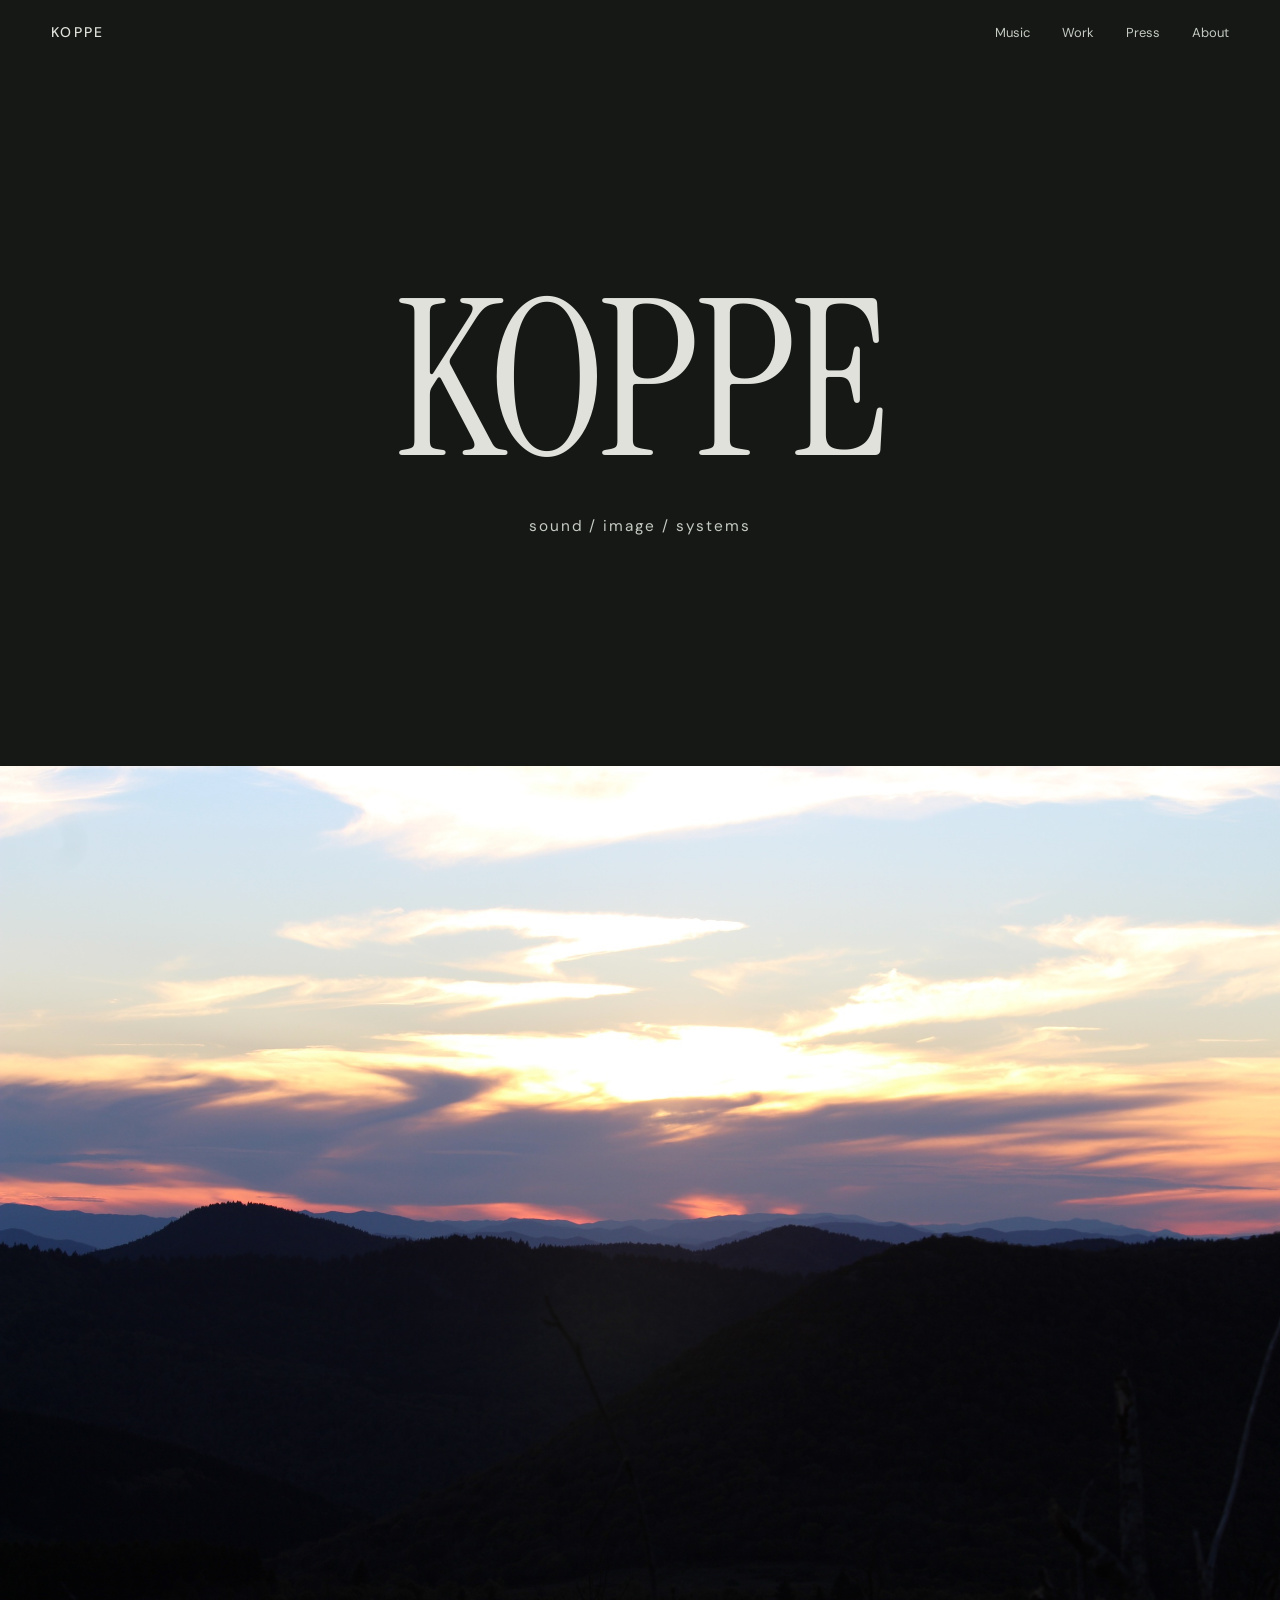
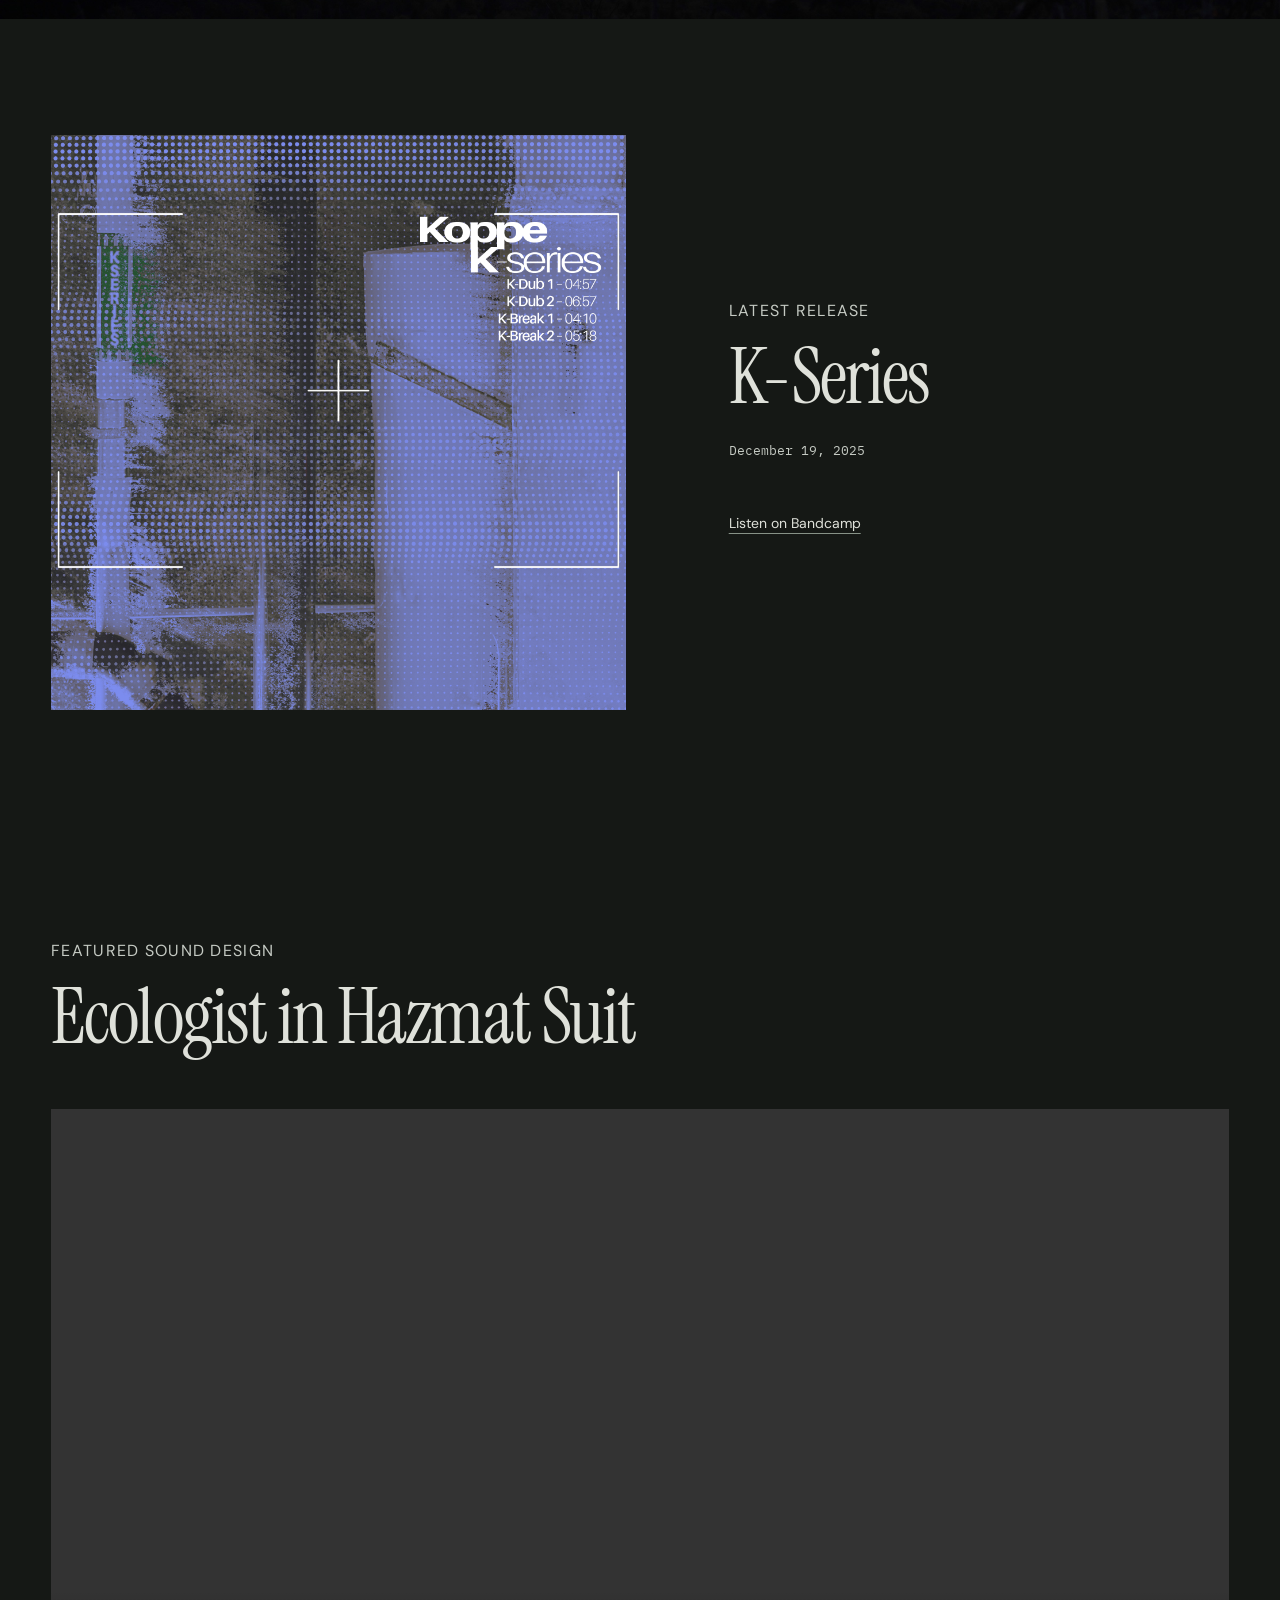
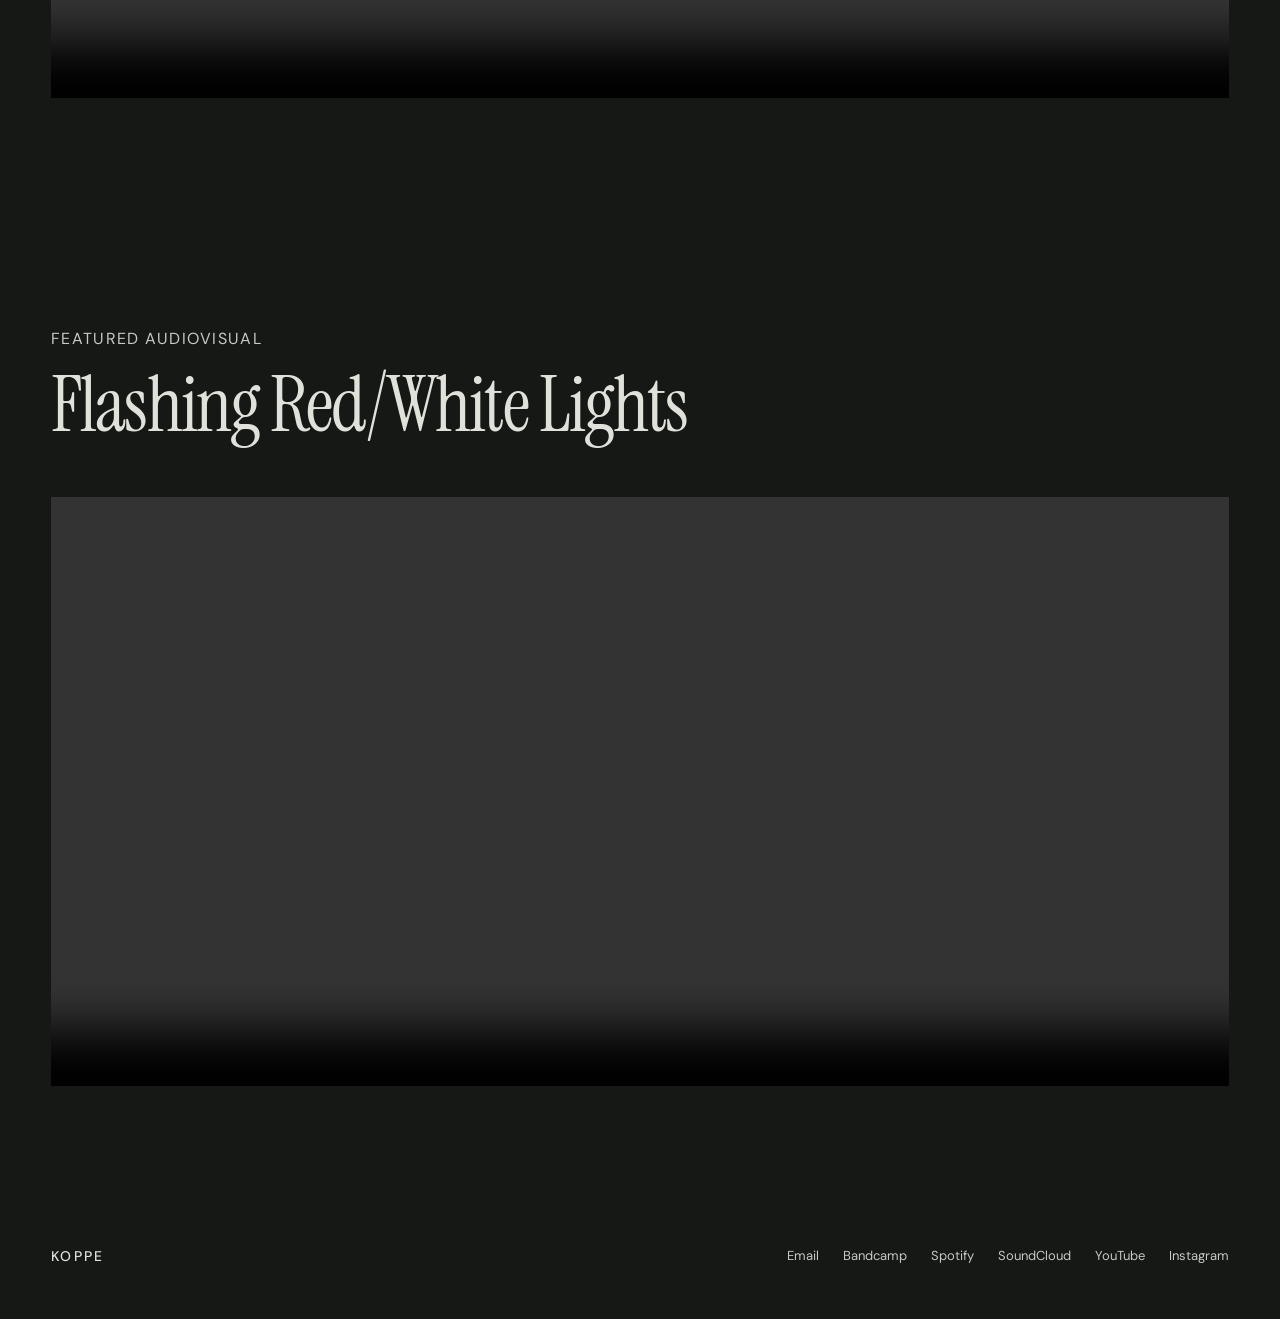
==== index.html @ 9ff7ba75 "Publish Koppe website" ====
<!DOCTYPE html><html lang="en"><head><meta charset="utf-8"><meta name="viewport" content="width=device-width, initial-scale=1"><meta name="generator" content="Astro v7.3.8"><meta name="description" content="Koppe is an electronic musician and sound artist working across music, sound design, audiovisual experimentation, live coding, and audio programming."><title>Koppe — Sound / Image / Systems</title><link rel="preconnect" href="https://fonts.googleapis.com"><link rel="preconnect" href="https://fonts.gstatic.com" crossorigin><link href="https://fonts.googleapis.com/css2?family=DM+Sans:wght@400;500&amp;family=IBM+Plex+Mono:wght@400&amp;family=Instrument+Serif&amp;display=swap" rel="stylesheet"><style>.work-item[data-astro-cid-nen7h5rs]{position:relative}.desktop-nav[data-astro-cid-nen7h5rs] .work-submenu[data-astro-cid-nen7h5rs]{background:var(--deep-peat);flex-direction:column;gap:0;min-width:10rem;padding:.5rem 1rem;display:none;position:absolute;top:100%;left:-1rem}.work-item[data-astro-cid-nen7h5rs]:hover .work-submenu[data-astro-cid-nen7h5rs],.work-item[data-astro-cid-nen7h5rs]:focus-within .work-submenu[data-astro-cid-nen7h5rs]{display:flex}.work-item[data-astro-cid-nen7h5rs].submenu-dismissed .work-submenu[data-astro-cid-nen7h5rs]{display:none}.mobile-menu[data-astro-cid-nen7h5rs] .mobile-work-links[data-astro-cid-nen7h5rs]{gap:0;padding-left:1rem}.site-footer[data-astro-cid-jo6i4kqk]{max-width:88rem;padding:2rem var(--page-gutter) 2.5rem;flex-wrap:wrap;justify-content:space-between;align-items:center;gap:1rem 3rem;margin-inline:auto;display:flex}.footer-wordmark[data-astro-cid-jo6i4kqk]{letter-spacing:.16em;padding-block:.875rem;font-size:.875rem;font-weight:500}nav[data-astro-cid-jo6i4kqk] ul[data-astro-cid-jo6i4kqk]{flex-wrap:wrap;gap:.25rem 1.5rem}nav[data-astro-cid-jo6i4kqk] a[data-astro-cid-jo6i4kqk]{min-height:44px}.visually-hidden[data-astro-cid-jo6i4kqk]{clip-path:inset(50%);white-space:nowrap;border:0;width:1px;height:1px;margin:-1px;padding:0;position:absolute;overflow:hidden}@media (width<=40rem){.site-footer[data-astro-cid-jo6i4kqk]{flex-direction:column;align-items:flex-start;gap:.5rem}}:root{color-scheme:dark;--deep-peat:#151815;--pine-black:#18211d;--cold-lake:#526562;--lichen:#879287;--fog:#c5cac3;--bone:#dfe1da;--muted-earth:#625f51;--font-display:"Instrument Serif", Georgia, serif;--font-body:"DM Sans", sans-serif;--font-mono:"IBM Plex Mono", monospace;--page-gutter:clamp(1.25rem, 4vw, 4rem);--header-height:4rem;font-family:var(--font-body);background:var(--deep-peat);color:var(--bone)}*{box-sizing:border-box}body{margin:0}a{color:inherit;text-decoration:none}a:visited{color:inherit}a:hover{color:var(--lichen)}a:focus-visible,summary:focus-visible{outline:2px solid var(--fog);outline-offset:5px}::selection{background:var(--cold-lake);color:var(--bone)}.skip-link{top:.75rem;left:var(--page-gutter);z-index:20;background:var(--pine-black);padding:.75rem 1rem;position:fixed;transform:translateY(-200%)}.skip-link:focus{transform:translateY(0)}main{scroll-margin-top:var(--header-height)}.site-header{z-index:10;min-height:var(--header-height);padding-inline:var(--page-gutter);background:var(--deep-peat);justify-content:space-between;align-items:center;display:flex;position:sticky;top:0}.wordmark{letter-spacing:.16em;padding-block:.75rem;font-size:.875rem;font-weight:500}nav ul{gap:2rem;margin:0;padding:0;list-style:none;display:flex}nav a{color:var(--fog);padding-block:.875rem;font-size:.8125rem;display:block}.mobile-menu{display:none}.hero{min-height:clamp(32rem,78svh,60rem);padding:6rem var(--page-gutter) 7rem;text-align:center;place-items:center;display:grid}.hero h1{font-family:var(--font-display);letter-spacing:-.025em;margin:0;font-size:clamp(5rem,17vw,17rem);font-weight:400;line-height:.95}.hero p{color:var(--fog);letter-spacing:.12em;margin:2rem 0 0;font-size:clamp(.875rem,1.2vw,1rem)}.landscape{margin:0}.landscape img{width:100%;height:auto;display:block}@media (width<=40rem){:root{--header-height:3.5rem}.desktop-nav{display:none}.mobile-menu{display:block}.mobile-menu summary{cursor:pointer;min-height:44px;color:var(--fog);align-items:center;gap:.75rem;font-size:.8125rem;list-style:none;display:flex}.mobile-menu summary::-webkit-details-marker{display:none}.mobile-menu summary span{font-size:1.125rem}.mobile-menu[open] summary span{transform:rotate(45deg)}.mobile-menu nav{padding:.75rem var(--page-gutter) 1.25rem;background:var(--deep-peat);border-bottom:1px solid #c5cac31a;position:absolute;inset:100% 0 auto}.mobile-menu ul{flex-direction:column;gap:.25rem}.mobile-menu a{min-height:44px}.hero{min-height:72svh;padding-block:6rem}.hero p{letter-spacing:.08em;margin-top:1.5rem}}@media (prefers-reduced-motion:reduce){*,:before,:after{scroll-behavior:auto!important}}
.featured-music[data-astro-cid-67lkt3ow]{max-width:88rem;padding:clamp(4rem, 9vw, 9rem) var(--page-gutter);grid-template-columns:minmax(0,1.15fr) minmax(0,1fr);align-items:center;gap:clamp(3rem,8vw,8rem);margin-inline:auto;display:grid}.release-artwork[data-astro-cid-67lkt3ow]{width:100%;height:auto;display:block}.release-artist[data-astro-cid-67lkt3ow]{color:var(--fog);letter-spacing:.08em;margin:0 0 1rem;font-size:1rem}h2[data-astro-cid-67lkt3ow]{font-family:var(--font-display);letter-spacing:-.025em;margin:0;font-size:clamp(3.5rem,6vw,6rem);font-weight:400;line-height:1.05}.release-date[data-astro-cid-67lkt3ow]{color:var(--fog);font-family:var(--font-mono);margin:1.5rem 0 0;font-size:.8125rem;line-height:1.6}.release-link[data-astro-cid-67lkt3ow]{text-decoration:underline;text-decoration-color:var(--lichen);text-underline-offset:.35em;margin-top:2.5rem;padding-block:.75rem;font-size:.875rem;display:inline-block}@media (width<=40rem){.featured-music[data-astro-cid-67lkt3ow]{grid-template-columns:minmax(0,1fr);gap:2.5rem}}.featured-sound-design[data-astro-cid-uw44jb72]{max-width:88rem;padding:clamp(4rem, 9vw, 9rem) var(--page-gutter);margin-inline:auto}.project-heading[data-astro-cid-uw44jb72]{margin-bottom:clamp(2rem,4vw,4rem)}.section-label[data-astro-cid-uw44jb72]{color:var(--fog);letter-spacing:.08em;margin:0 0 1rem;font-size:1rem}h2[data-astro-cid-uw44jb72]{font-family:var(--font-display);letter-spacing:-.025em;margin:0;font-size:clamp(2.75rem,6vw,6rem);font-weight:400;line-height:1.05}.project-category[data-astro-cid-uw44jb72]{color:var(--fog);font-family:var(--font-mono);margin:1.5rem 0 0;font-size:.8125rem;line-height:1.6}video[data-astro-cid-uw44jb72]{background:var(--pine-black);width:100%;height:auto;display:block}video[data-astro-cid-uw44jb72]:focus-visible{outline:2px solid var(--fog);outline-offset:5px}.featured-audiovisual[data-astro-cid-p2dfagcf]{max-width:88rem;padding:clamp(4rem, 9vw, 9rem) var(--page-gutter);margin-inline:auto}.project-heading[data-astro-cid-p2dfagcf]{margin-bottom:clamp(2rem,4vw,4rem)}.section-label[data-astro-cid-p2dfagcf]{color:var(--fog);letter-spacing:.08em;margin:0 0 1rem;font-size:1rem}h2[data-astro-cid-p2dfagcf]{font-family:var(--font-display);letter-spacing:-.025em;margin:0;font-size:clamp(2.75rem,6vw,6rem);font-weight:400;line-height:1.05}video[data-astro-cid-p2dfagcf]{background:var(--pine-black);width:100%;height:auto;display:block}video[data-astro-cid-p2dfagcf]:focus-visible{outline:2px solid var(--fog);outline-offset:5px}
</style></head><body><a class="skip-link" href="#main">Skip to content</a><header class="site-header" data-astro-cid-nen7h5rs><a class="wordmark" href="/" aria-label="Koppe home" data-astro-cid-nen7h5rs>KOPPE</a><nav class="desktop-nav" aria-label="Main navigation" data-astro-cid-nen7h5rs><ul data-astro-cid-nen7h5rs><li data-astro-cid-nen7h5rs><a href="/music/" data-astro-cid-nen7h5rs>Music</a></li><li class="work-item" data-astro-cid-nen7h5rs><a href="/work" data-astro-cid-nen7h5rs>Work</a><ul class="work-submenu" data-astro-cid-nen7h5rs><li data-astro-cid-nen7h5rs><a href="/work#sound-design" data-astro-cid-nen7h5rs>Sound Design</a></li><li data-astro-cid-nen7h5rs><a href="/work#audiovisual" data-astro-cid-nen7h5rs>Audiovisual</a></li></ul></li><li data-astro-cid-nen7h5rs><a href="/press/" data-astro-cid-nen7h5rs>Press</a></li><li data-astro-cid-nen7h5rs><a href="/about/" data-astro-cid-nen7h5rs>About</a></li></ul></nav><details class="mobile-menu" data-astro-cid-nen7h5rs><summary data-astro-cid-nen7h5rs>Menu <span aria-hidden="true" data-astro-cid-nen7h5rs>+</span></summary><nav aria-label="Main navigation" data-astro-cid-nen7h5rs><ul data-astro-cid-nen7h5rs><li data-astro-cid-nen7h5rs><a href="/music/" data-astro-cid-nen7h5rs>Music</a></li><li data-astro-cid-nen7h5rs><a href="/work" data-astro-cid-nen7h5rs>Work</a><ul class="mobile-work-links" data-astro-cid-nen7h5rs><li data-astro-cid-nen7h5rs><a href="/work#sound-design" data-astro-cid-nen7h5rs>Sound Design</a></li><li data-astro-cid-nen7h5rs><a href="/work#audiovisual" data-astro-cid-nen7h5rs>Audiovisual</a></li></ul></li><li data-astro-cid-nen7h5rs><a href="/press/" data-astro-cid-nen7h5rs>Press</a></li><li data-astro-cid-nen7h5rs><a href="/about/" data-astro-cid-nen7h5rs>About</a></li></ul></nav></details></header><script type="module">var e=document.querySelector(`.mobile-menu`);e?.addEventListener(`keydown`,t=>{t.key===`Escape`&&(e.open=!1,e.querySelector(`summary`)?.focus())});var t=document.querySelector(`.work-item`);t?.addEventListener(`keydown`,e=>{e.key===`Escape`&&(t.querySelector(`a`)?.focus(),t.classList.add(`submenu-dismissed`))}),t?.addEventListener(`mouseenter`,()=>t.classList.remove(`submenu-dismissed`)),t?.addEventListener(`focusin`,()=>t.classList.remove(`submenu-dismissed`));</script><main id="main" tabindex="-1"><section class="hero" aria-labelledby="hero-title"><div><h1 id="hero-title">KOPPE</h1><p>sound / image / systems</p></div></section><figure class="landscape"><img src="/images/homepage-mountains.jpg" srcset="/images/homepage-mountains-960.jpg 960w, /images/homepage-mountains.jpg 2400w" sizes="100vw" width="2400" height="1600" alt="Dark mountain silhouettes and layered ridges beneath a pastel sunset sky." loading="lazy" decoding="async"></figure><section class="featured-music" aria-labelledby="release-title" data-astro-cid-67lkt3ow><img class="release-artwork" src="/images/releases/k-series.jpg" width="2000" height="2000" alt="K-Series cover artwork" loading="lazy" decoding="async" data-astro-cid-67lkt3ow><div class="release-info" data-astro-cid-67lkt3ow><p class="release-artist" data-astro-cid-67lkt3ow>LATEST RELEASE</p><h2 id="release-title" data-astro-cid-67lkt3ow>K-Series</h2><p class="release-date" data-astro-cid-67lkt3ow><time datetime="2025-12-19" data-astro-cid-67lkt3ow>December 19, 2025</time></p><a class="release-link" href="https://spectral-mutation.bandcamp.com/album/k-series" data-astro-cid-67lkt3ow>Listen on Bandcamp</a></div></section><section class="featured-sound-design" aria-labelledby="sound-design-title" data-astro-cid-uw44jb72><div class="project-heading" data-astro-cid-uw44jb72><p class="section-label" data-astro-cid-uw44jb72>FEATURED SOUND DESIGN</p><h2 id="sound-design-title" data-astro-cid-uw44jb72>Ecologist in Hazmat Suit</h2></div><video controls playsinline preload="metadata" aria-label="Ecologist in Hazmat Suit — Sound Design" data-astro-cid-uw44jb72><source src="/videos/soldier-in-haze.mp4" type="video/mp4" data-astro-cid-uw44jb72><a href="/videos/soldier-in-haze.mp4" data-astro-cid-uw44jb72>Watch Ecologist in Hazmat Suit</a></video></section><section class="featured-audiovisual" aria-labelledby="audiovisual-title" data-astro-cid-p2dfagcf><div class="project-heading" data-astro-cid-p2dfagcf><p class="section-label" data-astro-cid-p2dfagcf>FEATURED AUDIOVISUAL</p><h2 id="audiovisual-title" data-astro-cid-p2dfagcf>Flashing Red/White Lights</h2></div><video controls playsinline preload="metadata" aria-label="Flashing Red/White Lights" data-astro-cid-p2dfagcf><source src="/videos/flashing-red-white-lights.mp4" type="video/mp4" data-astro-cid-p2dfagcf><a href="/videos/flashing-red-white-lights.mp4" data-astro-cid-p2dfagcf>Watch Flashing Red/White Lights</a></video></section></main><footer class="site-footer" data-astro-cid-jo6i4kqk><a class="footer-wordmark" href="/" aria-label="Koppe home" data-astro-cid-jo6i4kqk>KOPPE</a><nav aria-label="Contact and artist profiles" data-astro-cid-jo6i4kqk><ul data-astro-cid-jo6i4kqk><li data-astro-cid-jo6i4kqk><a href="mailto:koppelannd@gmail.com" data-astro-cid-jo6i4kqk>Email</a></li><li data-astro-cid-jo6i4kqk><a href="https://koppe-electronics.bandcamp.com" target="_blank" rel="noopener noreferrer" data-astro-cid-jo6i4kqk>Bandcamp<span class="visually-hidden" data-astro-cid-jo6i4kqk> (opens in a new tab)</span></a></li><li data-astro-cid-jo6i4kqk><a href="https://open.spotify.com/artist/2EowWQXM9nYbIZPmDAREkE" target="_blank" rel="noopener noreferrer" data-astro-cid-jo6i4kqk>Spotify<span class="visually-hidden" data-astro-cid-jo6i4kqk> (opens in a new tab)</span></a></li><li data-astro-cid-jo6i4kqk><a href="https://soundcloud.com/koppe_electronics" target="_blank" rel="noopener noreferrer" data-astro-cid-jo6i4kqk>SoundCloud<span class="visually-hidden" data-astro-cid-jo6i4kqk> (opens in a new tab)</span></a></li><li data-astro-cid-jo6i4kqk><a href="https://www.youtube.com/@Koppe_Electronics" target="_blank" rel="noopener noreferrer" data-astro-cid-jo6i4kqk>YouTube<span class="visually-hidden" data-astro-cid-jo6i4kqk> (opens in a new tab)</span></a></li><li data-astro-cid-jo6i4kqk><a href="https://www.instagram.com/koppe_electronics/" target="_blank" rel="noopener noreferrer" data-astro-cid-jo6i4kqk>Instagram<span class="visually-hidden" data-astro-cid-jo6i4kqk> (opens in a new tab)</span></a></li></ul></nav></footer></body></html>
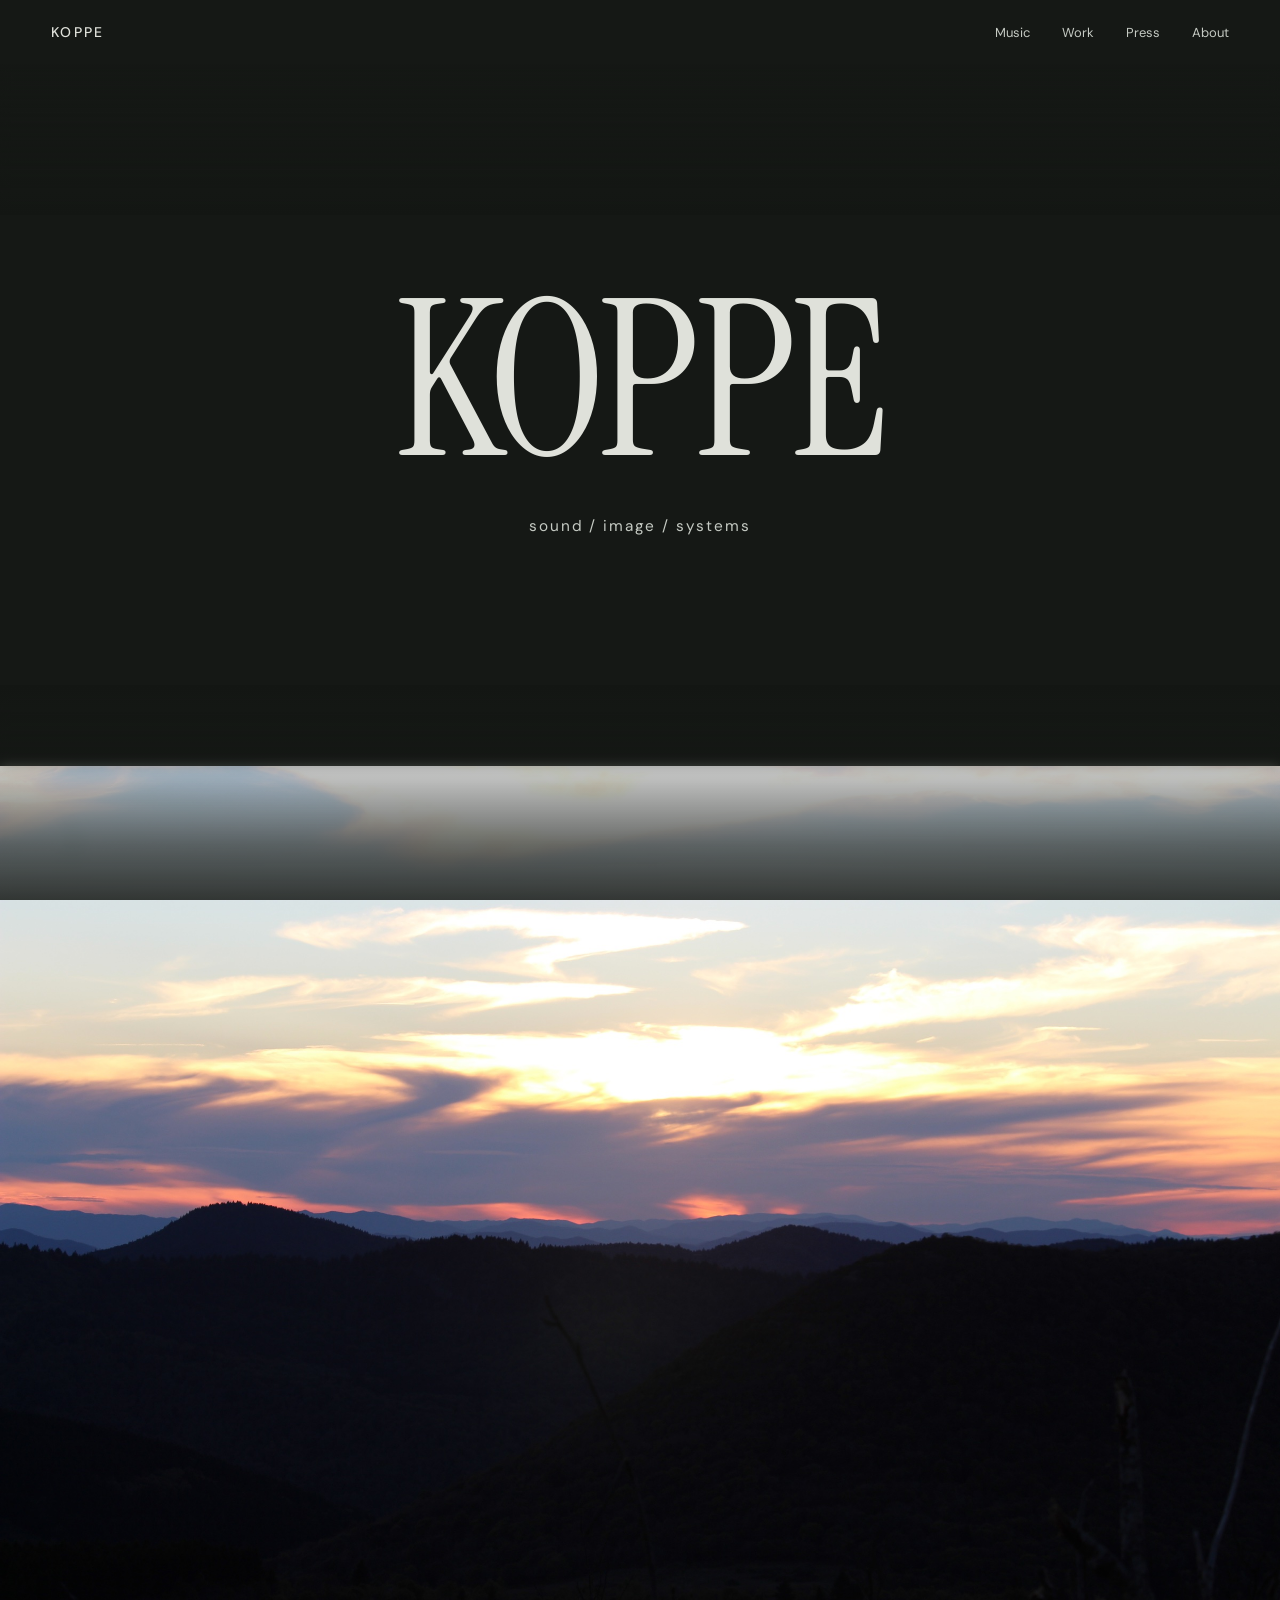
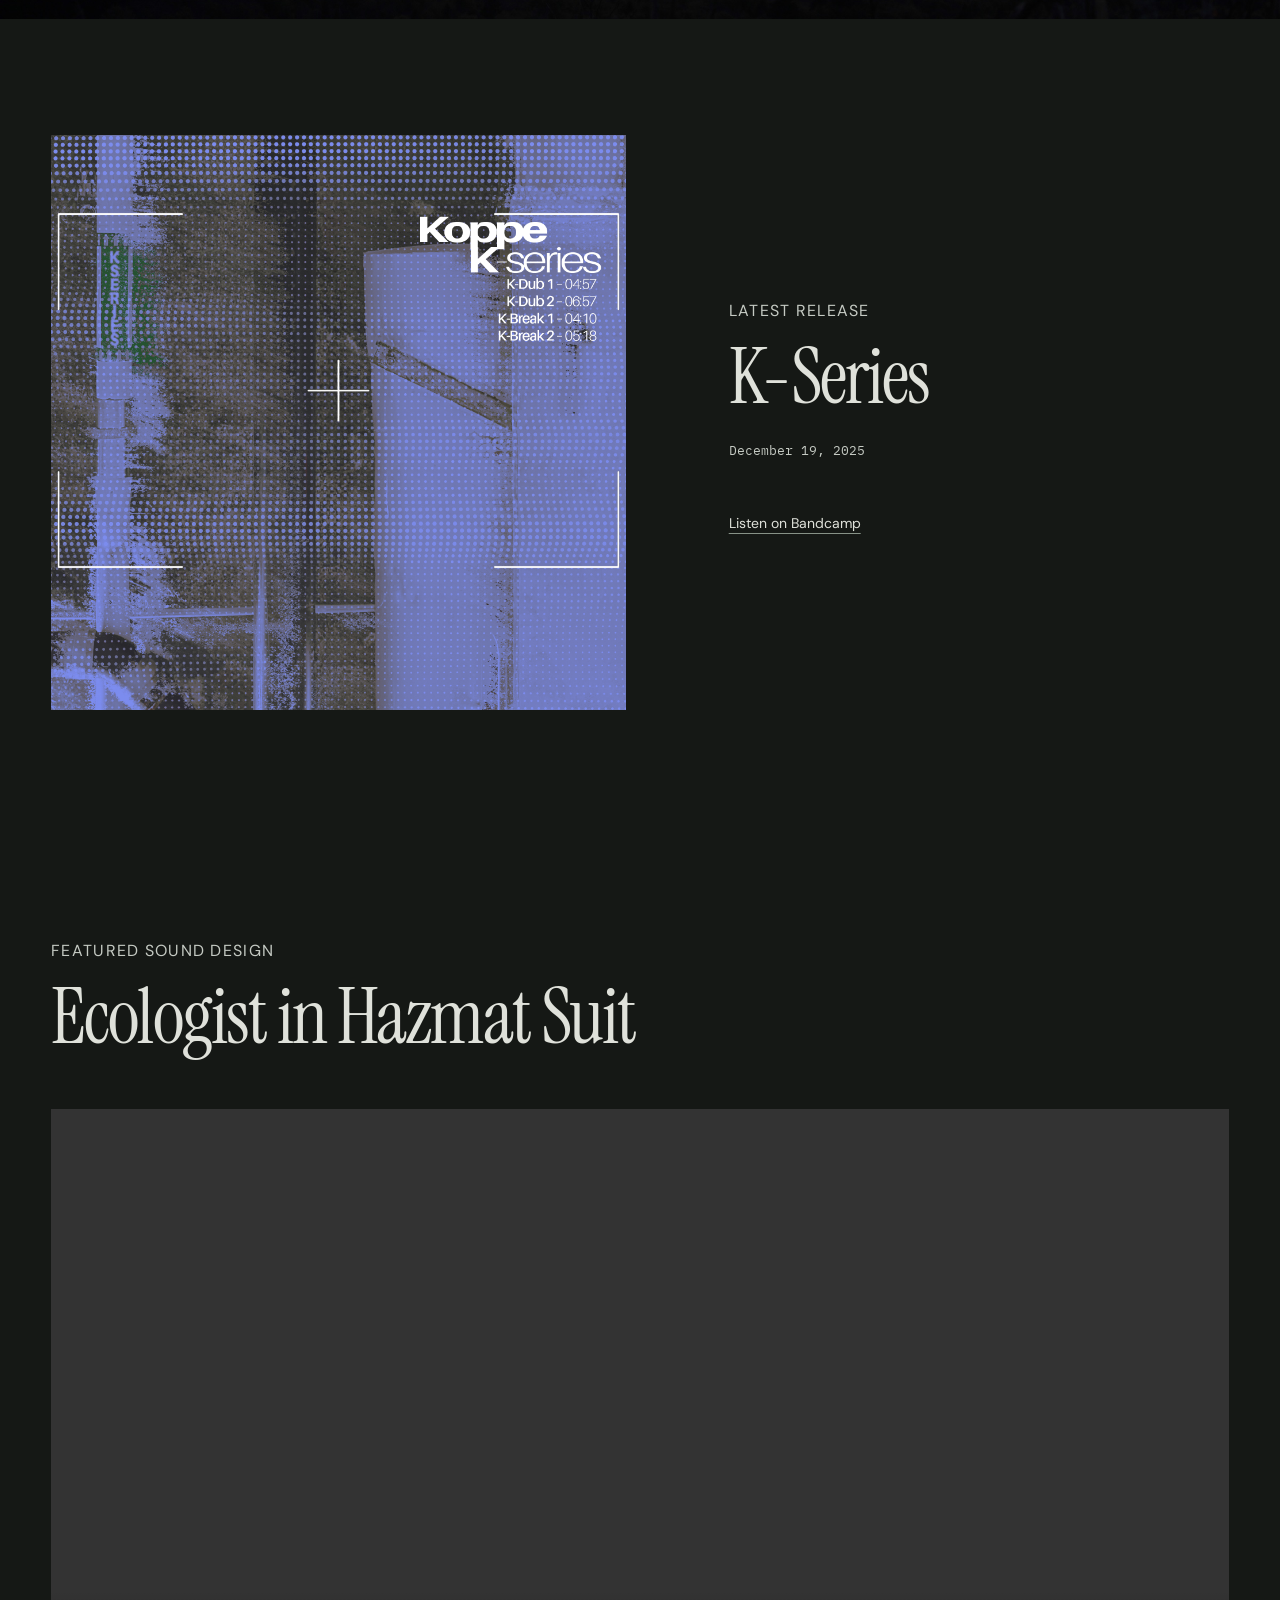
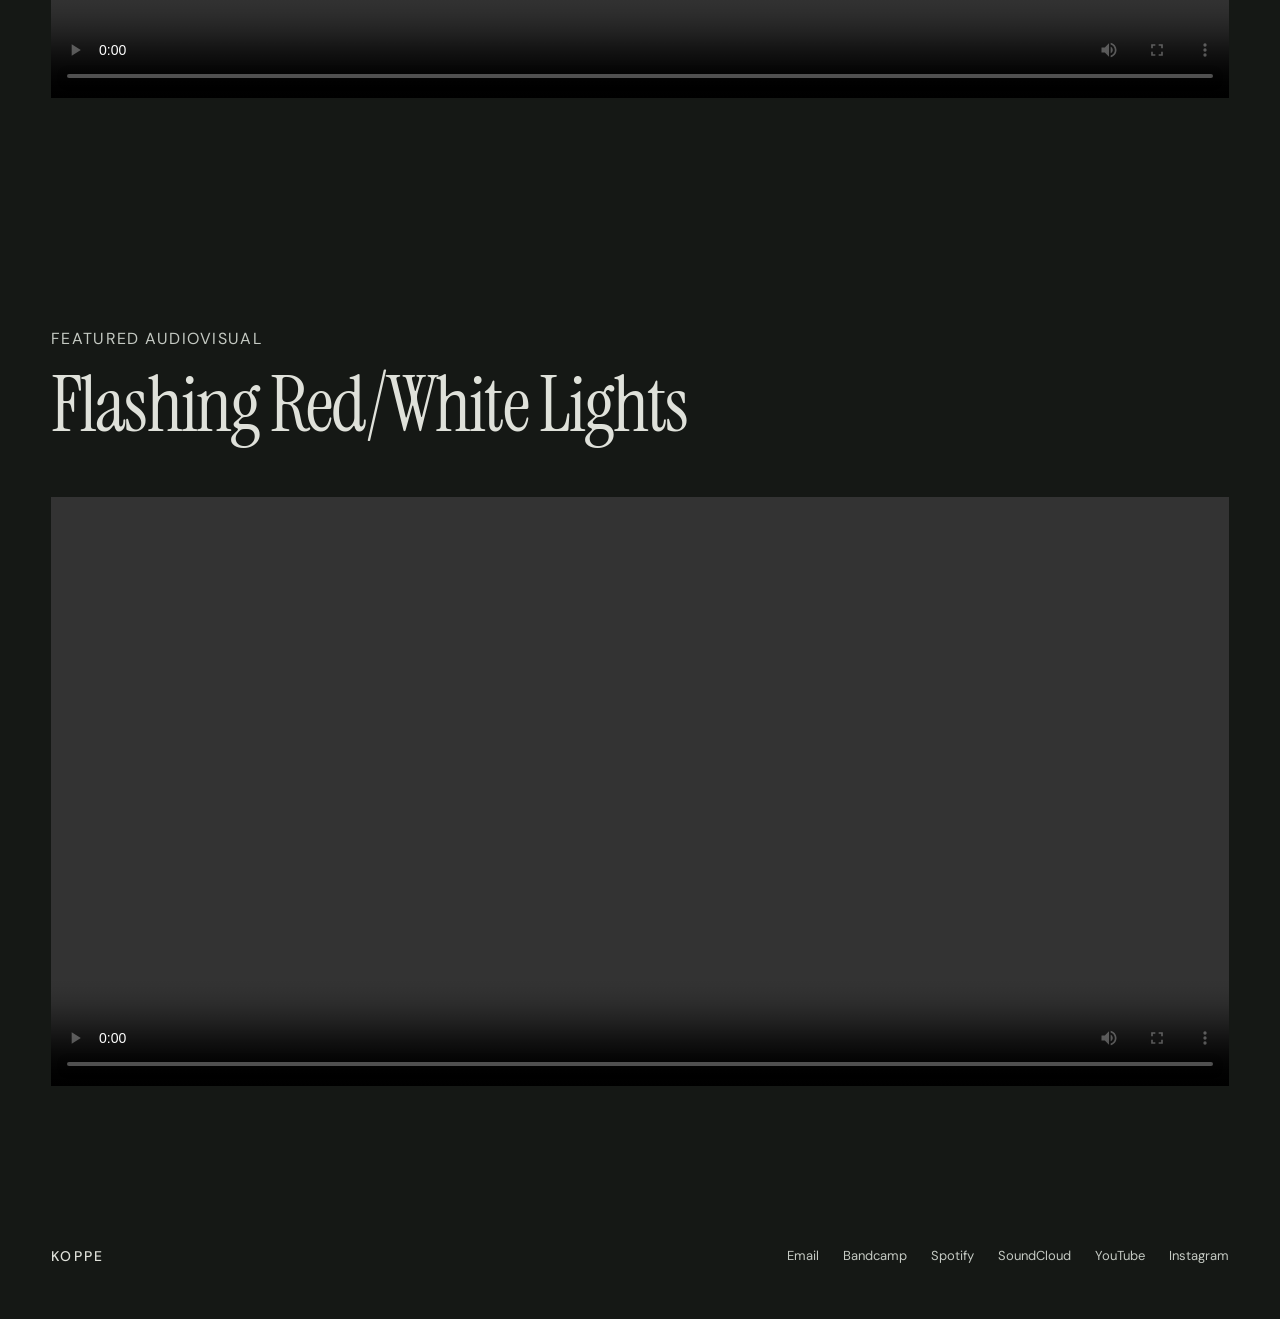
==== commit 280d2b1b: "Update Koppe website" ====
--- a/index.html
+++ b/index.html
@@ -1,3 +1,2 @@
-<!DOCTYPE html><html lang="en"><head><meta charset="utf-8"><meta name="viewport" content="width=device-width, initial-scale=1"><meta name="generator" content="Astro v7.3.8"><meta name="description" content="Koppe is an electronic musician and sound artist working across music, sound design, audiovisual experimentation, live coding, and audio programming."><title>Koppe — Sound / Image / Systems</title><link rel="preconnect" href="https://fonts.googleapis.com"><link rel="preconnect" href="https://fonts.gstatic.com" crossorigin><link href="https://fonts.googleapis.com/css2?family=DM+Sans:wght@400;500&amp;family=IBM+Plex+Mono:wght@400&amp;family=Instrument+Serif&amp;display=swap" rel="stylesheet"><style>.work-item[data-astro-cid-nen7h5rs]{position:relative}.desktop-nav[data-astro-cid-nen7h5rs] .work-submenu[data-astro-cid-nen7h5rs]{background:var(--deep-peat);flex-direction:column;gap:0;min-width:10rem;padding:.5rem 1rem;display:none;position:absolute;top:100%;left:-1rem}.work-item[data-astro-cid-nen7h5rs]:hover .work-submenu[data-astro-cid-nen7h5rs],.work-item[data-astro-cid-nen7h5rs]:focus-within .work-submenu[data-astro-cid-nen7h5rs]{display:flex}.work-item[data-astro-cid-nen7h5rs].submenu-dismissed .work-submenu[data-astro-cid-nen7h5rs]{display:none}.mobile-menu[data-astro-cid-nen7h5rs] .mobile-work-links[data-astro-cid-nen7h5rs]{gap:0;padding-left:1rem}.site-footer[data-astro-cid-jo6i4kqk]{max-width:88rem;padding:2rem var(--page-gutter) 2.5rem;flex-wrap:wrap;justify-content:space-between;align-items:center;gap:1rem 3rem;margin-inline:auto;display:flex}.footer-wordmark[data-astro-cid-jo6i4kqk]{letter-spacing:.16em;padding-block:.875rem;font-size:.875rem;font-weight:500}nav[data-astro-cid-jo6i4kqk] ul[data-astro-cid-jo6i4kqk]{flex-wrap:wrap;gap:.25rem 1.5rem}nav[data-astro-cid-jo6i4kqk] a[data-astro-cid-jo6i4kqk]{min-height:44px}.visually-hidden[data-astro-cid-jo6i4kqk]{clip-path:inset(50%);white-space:nowrap;border:0;width:1px;height:1px;margin:-1px;padding:0;position:absolute;overflow:hidden}@media (width<=40rem){.site-footer[data-astro-cid-jo6i4kqk]{flex-direction:column;align-items:flex-start;gap:.5rem}}:root{color-scheme:dark;--deep-peat:#151815;--pine-black:#18211d;--cold-lake:#526562;--lichen:#879287;--fog:#c5cac3;--bone:#dfe1da;--muted-earth:#625f51;--font-display:"Instrument Serif", Georgia, serif;--font-body:"DM Sans", sans-serif;--font-mono:"IBM Plex Mono", monospace;--page-gutter:clamp(1.25rem, 4vw, 4rem);--header-height:4rem;font-family:var(--font-body);background:var(--deep-peat);color:var(--bone)}*{box-sizing:border-box}body{margin:0}a{color:inherit;text-decoration:none}a:visited{color:inherit}a:hover{color:var(--lichen)}a:focus-visible,summary:focus-visible{outline:2px solid var(--fog);outline-offset:5px}::selection{background:var(--cold-lake);color:var(--bone)}.skip-link{top:.75rem;left:var(--page-gutter);z-index:20;background:var(--pine-black);padding:.75rem 1rem;position:fixed;transform:translateY(-200%)}.skip-link:focus{transform:translateY(0)}main{scroll-margin-top:var(--header-height)}.site-header{z-index:10;min-height:var(--header-height);padding-inline:var(--page-gutter);background:var(--deep-peat);justify-content:space-between;align-items:center;display:flex;position:sticky;top:0}.wordmark{letter-spacing:.16em;padding-block:.75rem;font-size:.875rem;font-weight:500}nav ul{gap:2rem;margin:0;padding:0;list-style:none;display:flex}nav a{color:var(--fog);padding-block:.875rem;font-size:.8125rem;display:block}.mobile-menu{display:none}.hero{min-height:clamp(32rem,78svh,60rem);padding:6rem var(--page-gutter) 7rem;text-align:center;place-items:center;display:grid}.hero h1{font-family:var(--font-display);letter-spacing:-.025em;margin:0;font-size:clamp(5rem,17vw,17rem);font-weight:400;line-height:.95}.hero p{color:var(--fog);letter-spacing:.12em;margin:2rem 0 0;font-size:clamp(.875rem,1.2vw,1rem)}.landscape{margin:0}.landscape img{width:100%;height:auto;display:block}@media (width<=40rem){:root{--header-height:3.5rem}.desktop-nav{display:none}.mobile-menu{display:block}.mobile-menu summary{cursor:pointer;min-height:44px;color:var(--fog);align-items:center;gap:.75rem;font-size:.8125rem;list-style:none;display:flex}.mobile-menu summary::-webkit-details-marker{display:none}.mobile-menu summary span{font-size:1.125rem}.mobile-menu[open] summary span{transform:rotate(45deg)}.mobile-menu nav{padding:.75rem var(--page-gutter) 1.25rem;background:var(--deep-peat);border-bottom:1px solid #c5cac31a;position:absolute;inset:100% 0 auto}.mobile-menu ul{flex-direction:column;gap:.25rem}.mobile-menu a{min-height:44px}.hero{min-height:72svh;padding-block:6rem}.hero p{letter-spacing:.08em;margin-top:1.5rem}}@media (prefers-reduced-motion:reduce){*,:before,:after{scroll-behavior:auto!important}}
-.featured-music[data-astro-cid-67lkt3ow]{max-width:88rem;padding:clamp(4rem, 9vw, 9rem) var(--page-gutter);grid-template-columns:minmax(0,1.15fr) minmax(0,1fr);align-items:center;gap:clamp(3rem,8vw,8rem);margin-inline:auto;display:grid}.release-artwork[data-astro-cid-67lkt3ow]{width:100%;height:auto;display:block}.release-artist[data-astro-cid-67lkt3ow]{color:var(--fog);letter-spacing:.08em;margin:0 0 1rem;font-size:1rem}h2[data-astro-cid-67lkt3ow]{font-family:var(--font-display);letter-spacing:-.025em;margin:0;font-size:clamp(3.5rem,6vw,6rem);font-weight:400;line-height:1.05}.release-date[data-astro-cid-67lkt3ow]{color:var(--fog);font-family:var(--font-mono);margin:1.5rem 0 0;font-size:.8125rem;line-height:1.6}.release-link[data-astro-cid-67lkt3ow]{text-decoration:underline;text-decoration-color:var(--lichen);text-underline-offset:.35em;margin-top:2.5rem;padding-block:.75rem;font-size:.875rem;display:inline-block}@media (width<=40rem){.featured-music[data-astro-cid-67lkt3ow]{grid-template-columns:minmax(0,1fr);gap:2.5rem}}.featured-sound-design[data-astro-cid-uw44jb72]{max-width:88rem;padding:clamp(4rem, 9vw, 9rem) var(--page-gutter);margin-inline:auto}.project-heading[data-astro-cid-uw44jb72]{margin-bottom:clamp(2rem,4vw,4rem)}.section-label[data-astro-cid-uw44jb72]{color:var(--fog);letter-spacing:.08em;margin:0 0 1rem;font-size:1rem}h2[data-astro-cid-uw44jb72]{font-family:var(--font-display);letter-spacing:-.025em;margin:0;font-size:clamp(2.75rem,6vw,6rem);font-weight:400;line-height:1.05}.project-category[data-astro-cid-uw44jb72]{color:var(--fog);font-family:var(--font-mono);margin:1.5rem 0 0;font-size:.8125rem;line-height:1.6}video[data-astro-cid-uw44jb72]{background:var(--pine-black);width:100%;height:auto;display:block}video[data-astro-cid-uw44jb72]:focus-visible{outline:2px solid var(--fog);outline-offset:5px}.featured-audiovisual[data-astro-cid-p2dfagcf]{max-width:88rem;padding:clamp(4rem, 9vw, 9rem) var(--page-gutter);margin-inline:auto}.project-heading[data-astro-cid-p2dfagcf]{margin-bottom:clamp(2rem,4vw,4rem)}.section-label[data-astro-cid-p2dfagcf]{color:var(--fog);letter-spacing:.08em;margin:0 0 1rem;font-size:1rem}h2[data-astro-cid-p2dfagcf]{font-family:var(--font-display);letter-spacing:-.025em;margin:0;font-size:clamp(2.75rem,6vw,6rem);font-weight:400;line-height:1.05}video[data-astro-cid-p2dfagcf]{background:var(--pine-black);width:100%;height:auto;display:block}video[data-astro-cid-p2dfagcf]:focus-visible{outline:2px solid var(--fog);outline-offset:5px}
-</style></head><body><a class="skip-link" href="#main">Skip to content</a><header class="site-header" data-astro-cid-nen7h5rs><a class="wordmark" href="/" aria-label="Koppe home" data-astro-cid-nen7h5rs>KOPPE</a><nav class="desktop-nav" aria-label="Main navigation" data-astro-cid-nen7h5rs><ul data-astro-cid-nen7h5rs><li data-astro-cid-nen7h5rs><a href="/music/" data-astro-cid-nen7h5rs>Music</a></li><li class="work-item" data-astro-cid-nen7h5rs><a href="/work" data-astro-cid-nen7h5rs>Work</a><ul class="work-submenu" data-astro-cid-nen7h5rs><li data-astro-cid-nen7h5rs><a href="/work#sound-design" data-astro-cid-nen7h5rs>Sound Design</a></li><li data-astro-cid-nen7h5rs><a href="/work#audiovisual" data-astro-cid-nen7h5rs>Audiovisual</a></li></ul></li><li data-astro-cid-nen7h5rs><a href="/press/" data-astro-cid-nen7h5rs>Press</a></li><li data-astro-cid-nen7h5rs><a href="/about/" data-astro-cid-nen7h5rs>About</a></li></ul></nav><details class="mobile-menu" data-astro-cid-nen7h5rs><summary data-astro-cid-nen7h5rs>Menu <span aria-hidden="true" data-astro-cid-nen7h5rs>+</span></summary><nav aria-label="Main navigation" data-astro-cid-nen7h5rs><ul data-astro-cid-nen7h5rs><li data-astro-cid-nen7h5rs><a href="/music/" data-astro-cid-nen7h5rs>Music</a></li><li data-astro-cid-nen7h5rs><a href="/work" data-astro-cid-nen7h5rs>Work</a><ul class="mobile-work-links" data-astro-cid-nen7h5rs><li data-astro-cid-nen7h5rs><a href="/work#sound-design" data-astro-cid-nen7h5rs>Sound Design</a></li><li data-astro-cid-nen7h5rs><a href="/work#audiovisual" data-astro-cid-nen7h5rs>Audiovisual</a></li></ul></li><li data-astro-cid-nen7h5rs><a href="/press/" data-astro-cid-nen7h5rs>Press</a></li><li data-astro-cid-nen7h5rs><a href="/about/" data-astro-cid-nen7h5rs>About</a></li></ul></nav></details></header><script type="module">var e=document.querySelector(`.mobile-menu`);e?.addEventListener(`keydown`,t=>{t.key===`Escape`&&(e.open=!1,e.querySelector(`summary`)?.focus())});var t=document.querySelector(`.work-item`);t?.addEventListener(`keydown`,e=>{e.key===`Escape`&&(t.querySelector(`a`)?.focus(),t.classList.add(`submenu-dismissed`))}),t?.addEventListener(`mouseenter`,()=>t.classList.remove(`submenu-dismissed`)),t?.addEventListener(`focusin`,()=>t.classList.remove(`submenu-dismissed`));</script><main id="main" tabindex="-1"><section class="hero" aria-labelledby="hero-title"><div><h1 id="hero-title">KOPPE</h1><p>sound / image / systems</p></div></section><figure class="landscape"><img src="/images/homepage-mountains.jpg" srcset="/images/homepage-mountains-960.jpg 960w, /images/homepage-mountains.jpg 2400w" sizes="100vw" width="2400" height="1600" alt="Dark mountain silhouettes and layered ridges beneath a pastel sunset sky." loading="lazy" decoding="async"></figure><section class="featured-music" aria-labelledby="release-title" data-astro-cid-67lkt3ow><img class="release-artwork" src="/images/releases/k-series.jpg" width="2000" height="2000" alt="K-Series cover artwork" loading="lazy" decoding="async" data-astro-cid-67lkt3ow><div class="release-info" data-astro-cid-67lkt3ow><p class="release-artist" data-astro-cid-67lkt3ow>LATEST RELEASE</p><h2 id="release-title" data-astro-cid-67lkt3ow>K-Series</h2><p class="release-date" data-astro-cid-67lkt3ow><time datetime="2025-12-19" data-astro-cid-67lkt3ow>December 19, 2025</time></p><a class="release-link" href="https://spectral-mutation.bandcamp.com/album/k-series" data-astro-cid-67lkt3ow>Listen on Bandcamp</a></div></section><section class="featured-sound-design" aria-labelledby="sound-design-title" data-astro-cid-uw44jb72><div class="project-heading" data-astro-cid-uw44jb72><p class="section-label" data-astro-cid-uw44jb72>FEATURED SOUND DESIGN</p><h2 id="sound-design-title" data-astro-cid-uw44jb72>Ecologist in Hazmat Suit</h2></div><video controls playsinline preload="metadata" aria-label="Ecologist in Hazmat Suit — Sound Design" data-astro-cid-uw44jb72><source src="/videos/soldier-in-haze.mp4" type="video/mp4" data-astro-cid-uw44jb72><a href="/videos/soldier-in-haze.mp4" data-astro-cid-uw44jb72>Watch Ecologist in Hazmat Suit</a></video></section><section class="featured-audiovisual" aria-labelledby="audiovisual-title" data-astro-cid-p2dfagcf><div class="project-heading" data-astro-cid-p2dfagcf><p class="section-label" data-astro-cid-p2dfagcf>FEATURED AUDIOVISUAL</p><h2 id="audiovisual-title" data-astro-cid-p2dfagcf>Flashing Red/White Lights</h2></div><video controls playsinline preload="metadata" aria-label="Flashing Red/White Lights" data-astro-cid-p2dfagcf><source src="/videos/flashing-red-white-lights.mp4" type="video/mp4" data-astro-cid-p2dfagcf><a href="/videos/flashing-red-white-lights.mp4" data-astro-cid-p2dfagcf>Watch Flashing Red/White Lights</a></video></section></main><footer class="site-footer" data-astro-cid-jo6i4kqk><a class="footer-wordmark" href="/" aria-label="Koppe home" data-astro-cid-jo6i4kqk>KOPPE</a><nav aria-label="Contact and artist profiles" data-astro-cid-jo6i4kqk><ul data-astro-cid-jo6i4kqk><li data-astro-cid-jo6i4kqk><a href="mailto:koppelannd@gmail.com" data-astro-cid-jo6i4kqk>Email</a></li><li data-astro-cid-jo6i4kqk><a href="https://koppe-electronics.bandcamp.com" target="_blank" rel="noopener noreferrer" data-astro-cid-jo6i4kqk>Bandcamp<span class="visually-hidden" data-astro-cid-jo6i4kqk> (opens in a new tab)</span></a></li><li data-astro-cid-jo6i4kqk><a href="https://open.spotify.com/artist/2EowWQXM9nYbIZPmDAREkE" target="_blank" rel="noopener noreferrer" data-astro-cid-jo6i4kqk>Spotify<span class="visually-hidden" data-astro-cid-jo6i4kqk> (opens in a new tab)</span></a></li><li data-astro-cid-jo6i4kqk><a href="https://soundcloud.com/koppe_electronics" target="_blank" rel="noopener noreferrer" data-astro-cid-jo6i4kqk>SoundCloud<span class="visually-hidden" data-astro-cid-jo6i4kqk> (opens in a new tab)</span></a></li><li data-astro-cid-jo6i4kqk><a href="https://www.youtube.com/@Koppe_Electronics" target="_blank" rel="noopener noreferrer" data-astro-cid-jo6i4kqk>YouTube<span class="visually-hidden" data-astro-cid-jo6i4kqk> (opens in a new tab)</span></a></li><li data-astro-cid-jo6i4kqk><a href="https://www.instagram.com/koppe_electronics/" target="_blank" rel="noopener noreferrer" data-astro-cid-jo6i4kqk>Instagram<span class="visually-hidden" data-astro-cid-jo6i4kqk> (opens in a new tab)</span></a></li></ul></nav></footer></body></html>+<!DOCTYPE html><html lang="en"><head><meta charset="utf-8"><meta name="viewport" content="width=device-width, initial-scale=1"><meta name="generator" content="Astro v7.3.8"><meta name="description" content="Koppe is an electronic musician and sound artist working across music, sound design, audiovisual experimentation, live coding, and audio programming."><title>Koppe — Sound / Image / Systems</title><link rel="preconnect" href="https://fonts.googleapis.com"><link rel="preconnect" href="https://fonts.gstatic.com" crossorigin><link href="https://fonts.googleapis.com/css2?family=DM+Sans:wght@400;500&amp;family=IBM+Plex+Mono:wght@400&amp;family=Instrument+Serif&amp;display=swap" rel="stylesheet"><link rel="stylesheet" href="/_astro/global.CVUH3s2-.css"><style>.featured-music[data-astro-cid-67lkt3ow]{max-width:88rem;padding:clamp(4rem, 9vw, 9rem) var(--page-gutter);grid-template-columns:minmax(0,1.15fr) minmax(0,1fr);align-items:center;gap:clamp(3rem,8vw,8rem);margin-inline:auto;display:grid}.release-artwork[data-astro-cid-67lkt3ow]{width:100%;height:auto;display:block}.release-artist[data-astro-cid-67lkt3ow]{color:var(--fog);letter-spacing:.08em;margin:0 0 1rem;font-size:1rem}h2[data-astro-cid-67lkt3ow]{font-family:var(--font-display);letter-spacing:-.025em;margin:0;font-size:clamp(3.5rem,6vw,6rem);font-weight:400;line-height:1.05}.release-date[data-astro-cid-67lkt3ow]{color:var(--fog);font-family:var(--font-mono);margin:1.5rem 0 0;font-size:.8125rem;line-height:1.6}.release-link[data-astro-cid-67lkt3ow]{text-decoration:underline;text-decoration-color:var(--lichen);text-underline-offset:.35em;margin-top:2.5rem;padding-block:.75rem;font-size:.875rem;display:inline-block}@media (width<=40rem){.featured-music[data-astro-cid-67lkt3ow]{grid-template-columns:minmax(0,1fr);gap:2.5rem}}.featured-sound-design[data-astro-cid-uw44jb72]{max-width:88rem;padding:clamp(4rem, 9vw, 9rem) var(--page-gutter);margin-inline:auto}.project-heading[data-astro-cid-uw44jb72]{margin-bottom:clamp(2rem,4vw,4rem)}.section-label[data-astro-cid-uw44jb72]{color:var(--fog);letter-spacing:.08em;margin:0 0 1rem;font-size:1rem}h2[data-astro-cid-uw44jb72]{font-family:var(--font-display);letter-spacing:-.025em;margin:0;font-size:clamp(2.75rem,6vw,6rem);font-weight:400;line-height:1.05}.project-category[data-astro-cid-uw44jb72]{color:var(--fog);font-family:var(--font-mono);margin:1.5rem 0 0;font-size:.8125rem;line-height:1.6}video[data-astro-cid-uw44jb72]{background:var(--pine-black);width:100%;height:auto;display:block}video[data-astro-cid-uw44jb72]:focus-visible{outline:2px solid var(--fog);outline-offset:5px}.featured-audiovisual[data-astro-cid-p2dfagcf]{max-width:88rem;padding:clamp(4rem, 9vw, 9rem) var(--page-gutter);margin-inline:auto}.project-heading[data-astro-cid-p2dfagcf]{margin-bottom:clamp(2rem,4vw,4rem)}.section-label[data-astro-cid-p2dfagcf]{color:var(--fog);letter-spacing:.08em;margin:0 0 1rem;font-size:1rem}h2[data-astro-cid-p2dfagcf]{font-family:var(--font-display);letter-spacing:-.025em;margin:0;font-size:clamp(2.75rem,6vw,6rem);font-weight:400;line-height:1.05}video[data-astro-cid-p2dfagcf]{background:var(--pine-black);width:100%;height:auto;display:block}video[data-astro-cid-p2dfagcf]:focus-visible{outline:2px solid var(--fog);outline-offset:5px}
+</style></head><body><a class="skip-link" href="#main">Skip to content</a><header class="site-header" data-astro-cid-nen7h5rs><a class="wordmark" href="/" aria-label="Koppe home" data-astro-cid-nen7h5rs>KOPPE</a><nav class="desktop-nav" aria-label="Main navigation" data-astro-cid-nen7h5rs><ul data-astro-cid-nen7h5rs><li data-astro-cid-nen7h5rs><a href="/music/" data-astro-cid-nen7h5rs>Music</a></li><li class="work-item" data-astro-cid-nen7h5rs><a href="/work" data-astro-cid-nen7h5rs>Work</a><ul class="work-submenu" data-astro-cid-nen7h5rs><li data-astro-cid-nen7h5rs><a href="/work#sound-design" data-astro-cid-nen7h5rs>Sound Design</a></li><li data-astro-cid-nen7h5rs><a href="/work#audiovisual" data-astro-cid-nen7h5rs>Audiovisual</a></li></ul></li><li data-astro-cid-nen7h5rs><a href="/press/" data-astro-cid-nen7h5rs>Press</a></li><li data-astro-cid-nen7h5rs><a href="/about/" data-astro-cid-nen7h5rs>About</a></li></ul></nav><details class="mobile-menu" data-astro-cid-nen7h5rs><summary data-astro-cid-nen7h5rs>Menu <span aria-hidden="true" data-astro-cid-nen7h5rs>+</span></summary><nav aria-label="Main navigation" data-astro-cid-nen7h5rs><ul data-astro-cid-nen7h5rs><li data-astro-cid-nen7h5rs><a href="/music/" data-astro-cid-nen7h5rs>Music</a></li><li data-astro-cid-nen7h5rs><a href="/work" data-astro-cid-nen7h5rs>Work</a><ul class="mobile-work-links" data-astro-cid-nen7h5rs><li data-astro-cid-nen7h5rs><a href="/work#sound-design" data-astro-cid-nen7h5rs>Sound Design</a></li><li data-astro-cid-nen7h5rs><a href="/work#audiovisual" data-astro-cid-nen7h5rs>Audiovisual</a></li></ul></li><li data-astro-cid-nen7h5rs><a href="/press/" data-astro-cid-nen7h5rs>Press</a></li><li data-astro-cid-nen7h5rs><a href="/about/" data-astro-cid-nen7h5rs>About</a></li></ul></nav></details></header><script type="module">var e=document.querySelector(`.mobile-menu`);e?.addEventListener(`keydown`,t=>{t.key===`Escape`&&(e.open=!1,e.querySelector(`summary`)?.focus())});var t=document.querySelector(`.work-item`);t?.addEventListener(`keydown`,e=>{e.key===`Escape`&&(t.querySelector(`a`)?.focus(),t.classList.add(`submenu-dismissed`))}),t?.addEventListener(`mouseenter`,()=>t.classList.remove(`submenu-dismissed`)),t?.addEventListener(`focusin`,()=>t.classList.remove(`submenu-dismissed`));</script><main id="main" tabindex="-1"><section class="hero" aria-labelledby="hero-title"><div><h1 id="hero-title">KOPPE</h1><p>sound / image / systems</p></div></section><figure class="landscape" data-reveal><img src="/images/homepage-mountains.jpg" srcset="/images/homepage-mountains-960.jpg 960w, /images/homepage-mountains.jpg 2400w" sizes="100vw" width="2400" height="1600" alt="Dark mountain silhouettes and layered ridges beneath a pastel sunset sky." loading="lazy" decoding="async"></figure><section data-reveal class="featured-music" aria-labelledby="release-title" data-astro-cid-67lkt3ow><img class="release-artwork" src="/images/releases/k-series.jpg" width="2000" height="2000" alt="K-Series cover artwork" loading="lazy" decoding="async" data-astro-cid-67lkt3ow><div class="release-info" data-astro-cid-67lkt3ow><p class="release-artist" data-astro-cid-67lkt3ow>LATEST RELEASE</p><h2 id="release-title" data-astro-cid-67lkt3ow>K-Series</h2><p class="release-date" data-astro-cid-67lkt3ow><time datetime="2025-12-19" data-astro-cid-67lkt3ow>December 19, 2025</time></p><a class="release-link" href="https://spectral-mutation.bandcamp.com/album/k-series" data-astro-cid-67lkt3ow>Listen on Bandcamp</a></div></section><section data-reveal class="featured-sound-design" aria-labelledby="sound-design-title" data-astro-cid-uw44jb72><div class="project-heading" data-astro-cid-uw44jb72><p class="section-label" data-astro-cid-uw44jb72>FEATURED SOUND DESIGN</p><h2 id="sound-design-title" data-astro-cid-uw44jb72>Ecologist in Hazmat Suit</h2></div><video controls playsinline preload="metadata" aria-label="Ecologist in Hazmat Suit — Sound Design" data-astro-cid-uw44jb72><source src="/videos/soldier-in-haze.mp4" type="video/mp4" data-astro-cid-uw44jb72><a href="/videos/soldier-in-haze.mp4" data-astro-cid-uw44jb72>Watch Ecologist in Hazmat Suit</a></video></section><section data-reveal class="featured-audiovisual" aria-labelledby="audiovisual-title" data-astro-cid-p2dfagcf><div class="project-heading" data-astro-cid-p2dfagcf><p class="section-label" data-astro-cid-p2dfagcf>FEATURED AUDIOVISUAL</p><h2 id="audiovisual-title" data-astro-cid-p2dfagcf>Flashing Red/White Lights</h2></div><video controls playsinline preload="metadata" aria-label="Flashing Red/White Lights" data-astro-cid-p2dfagcf><source src="/videos/flashing-red-white-lights.mp4" type="video/mp4" data-astro-cid-p2dfagcf><a href="/videos/flashing-red-white-lights.mp4" data-astro-cid-p2dfagcf>Watch Flashing Red/White Lights</a></video></section></main><footer class="site-footer" data-astro-cid-jo6i4kqk><a class="footer-wordmark" href="/" aria-label="Koppe home" data-astro-cid-jo6i4kqk>KOPPE</a><nav aria-label="Contact and artist profiles" data-astro-cid-jo6i4kqk><ul data-astro-cid-jo6i4kqk><li data-astro-cid-jo6i4kqk><a href="mailto:koppelannd@gmail.com" data-astro-cid-jo6i4kqk>Email</a></li><li data-astro-cid-jo6i4kqk><a href="https://koppe-electronics.bandcamp.com" target="_blank" rel="noopener noreferrer" data-astro-cid-jo6i4kqk>Bandcamp<span class="visually-hidden" data-astro-cid-jo6i4kqk> (opens in a new tab)</span></a></li><li data-astro-cid-jo6i4kqk><a href="https://open.spotify.com/artist/2EowWQXM9nYbIZPmDAREkE" target="_blank" rel="noopener noreferrer" data-astro-cid-jo6i4kqk>Spotify<span class="visually-hidden" data-astro-cid-jo6i4kqk> (opens in a new tab)</span></a></li><li data-astro-cid-jo6i4kqk><a href="https://soundcloud.com/koppe_electronics" target="_blank" rel="noopener noreferrer" data-astro-cid-jo6i4kqk>SoundCloud<span class="visually-hidden" data-astro-cid-jo6i4kqk> (opens in a new tab)</span></a></li><li data-astro-cid-jo6i4kqk><a href="https://www.youtube.com/@Koppe_Electronics" target="_blank" rel="noopener noreferrer" data-astro-cid-jo6i4kqk>YouTube<span class="visually-hidden" data-astro-cid-jo6i4kqk> (opens in a new tab)</span></a></li><li data-astro-cid-jo6i4kqk><a href="https://www.instagram.com/koppe_electronics/" target="_blank" rel="noopener noreferrer" data-astro-cid-jo6i4kqk>Instagram<span class="visually-hidden" data-astro-cid-jo6i4kqk> (opens in a new tab)</span></a></li></ul></nav></footer><script type="module">var e=document.querySelectorAll(`[data-reveal]`),t=window.matchMedia(`(prefers-reduced-motion: reduce)`);if(!t.matches&&`IntersectionObserver`in window){let n=e=>{e.classList.remove(`reveal-pending`),r.unobserve(e)},r=new IntersectionObserver(e=>{for(let t of e)t.isIntersecting&&n(t.target)},{threshold:0,rootMargin:`0px 0px -24px 0px`});for(let t of e)t.classList.add(`reveal-pending`),r.observe(t),t.addEventListener(`focusin`,()=>{t.classList.add(`reveal-immediate`),n(t)},{once:!0});t.addEventListener(`change`,t=>{t.matches&&(r.disconnect(),e.forEach(e=>e.classList.remove(`reveal-pending`)))})}</script></body></html>
--- a/_astro/global.CVUH3s2-.css
+++ b/_astro/global.CVUH3s2-.css
@@ -0,0 +1 @@
+.work-item[data-astro-cid-nen7h5rs]{position:relative}.desktop-nav[data-astro-cid-nen7h5rs] .work-submenu[data-astro-cid-nen7h5rs]{background:var(--deep-peat);flex-direction:column;gap:0;min-width:10rem;padding:.5rem 1rem;display:none;position:absolute;top:100%;left:-1rem}.work-item[data-astro-cid-nen7h5rs]:hover .work-submenu[data-astro-cid-nen7h5rs],.work-item[data-astro-cid-nen7h5rs]:focus-within .work-submenu[data-astro-cid-nen7h5rs]{display:flex}.work-item[data-astro-cid-nen7h5rs].submenu-dismissed .work-submenu[data-astro-cid-nen7h5rs]{display:none}.mobile-menu[data-astro-cid-nen7h5rs] .mobile-work-links[data-astro-cid-nen7h5rs]{gap:0;padding-left:1rem}.site-footer[data-astro-cid-jo6i4kqk]{max-width:88rem;padding:2rem var(--page-gutter) 2.5rem;flex-wrap:wrap;justify-content:space-between;align-items:center;gap:1rem 3rem;margin-inline:auto;display:flex}.footer-wordmark[data-astro-cid-jo6i4kqk]{letter-spacing:.16em;padding-block:.875rem;font-size:.875rem;font-weight:500}nav[data-astro-cid-jo6i4kqk] ul[data-astro-cid-jo6i4kqk]{flex-wrap:wrap;gap:.25rem 1.5rem}nav[data-astro-cid-jo6i4kqk] a[data-astro-cid-jo6i4kqk]{min-height:44px}.visually-hidden[data-astro-cid-jo6i4kqk]{clip-path:inset(50%);white-space:nowrap;border:0;width:1px;height:1px;margin:-1px;padding:0;position:absolute;overflow:hidden}@media (width<=40rem){.site-footer[data-astro-cid-jo6i4kqk]{flex-direction:column;align-items:flex-start;gap:.5rem}}:root{color-scheme:dark;--deep-peat:#151815;--pine-black:#18211d;--cold-lake:#526562;--lichen:#879287;--fog:#c5cac3;--bone:#dfe1da;--muted-earth:#625f51;--font-display:"Instrument Serif", Georgia, serif;--font-body:"DM Sans", sans-serif;--font-mono:"IBM Plex Mono", monospace;--page-gutter:clamp(1.25rem, 4vw, 4rem);--header-height:4rem;font-family:var(--font-body);background:var(--deep-peat);color:var(--bone)}*{box-sizing:border-box}body{margin:0}.site-footer{z-index:6;position:relative}body:after{content:"";z-index:5;pointer-events:none;background:linear-gradient(#151815d9 0%,#151815a6 6%,#1518154d 13%,#15181514 19%,#0000 24% 76%,#15181514 81%,#1518154d 87%,#151815a6 94%,#151815d9 100%);position:fixed;inset:0}@supports (backdrop-filter:blur(6px)) and (mask-image:linear-gradient(black, transparent)){body:before{content:"";z-index:4;pointer-events:none;backdrop-filter:blur(6px);--edge-mask:linear-gradient(to bottom, black 0%, #000000bf 6%, #0000004d 13%, transparent 24%, transparent 76%, #0000004d 87%, #000000bf 94%, black 100%);-webkit-mask-image:var(--edge-mask);mask-image:var(--edge-mask);position:fixed;inset:0}}@media (width<=40rem){body:after{opacity:.8}body:before{backdrop-filter:blur(4px)}}@media print,(forced-colors:active){body:before,body:after{display:none}}a{color:inherit;text-decoration:none}a:visited{color:inherit}a:hover,a:focus-visible{color:var(--lichen)}a,.mobile-menu summary{transition:color .35s,text-underline-offset .35s}.artwork-bounds{overflow:hidden}@media (prefers-reduced-motion:no-preference){.artwork-bounds img{transition:transform .4s}.release-hover:has(:focus-visible) .artwork-bounds img{transform:scale(1.015)}}@media (hover:hover) and (prefers-reduced-motion:no-preference){.release-hover:hover .artwork-bounds img{transform:scale(1.015)}}a:focus-visible,summary:focus-visible{outline:2px solid var(--fog);outline-offset:5px}::selection{background:var(--cold-lake);color:var(--bone)}.skip-link{top:.75rem;left:var(--page-gutter);z-index:20;background:var(--pine-black);padding:.75rem 1rem;position:fixed;transform:translateY(-200%)}.skip-link:focus{transform:translateY(0)}main{scroll-margin-top:var(--header-height)}.site-header{z-index:10;min-height:var(--header-height);padding-inline:var(--page-gutter);background:var(--deep-peat);justify-content:space-between;align-items:center;display:flex;position:sticky;top:0}.wordmark{letter-spacing:.16em;padding-block:.75rem;font-size:.875rem;font-weight:500}nav ul{gap:2rem;margin:0;padding:0;list-style:none;display:flex}nav a{color:var(--fog);padding-block:.875rem;font-size:.8125rem;display:block}.mobile-menu{display:none}.hero{min-height:clamp(32rem,78svh,60rem);padding:6rem var(--page-gutter) 7rem;text-align:center;place-items:center;display:grid}.hero h1{font-family:var(--font-display);letter-spacing:-.025em;margin:0;font-size:clamp(5rem,17vw,17rem);font-weight:400;line-height:.95}.hero p{color:var(--fog);letter-spacing:.12em;margin:2rem 0 0;font-size:clamp(.875rem,1.2vw,1rem)}.landscape{margin:0}.landscape img{width:100%;height:auto;display:block}@media (width<=40rem){:root{--header-height:3.5rem}.desktop-nav{display:none}.mobile-menu{display:block}.mobile-menu summary{cursor:pointer;min-height:44px;color:var(--fog);align-items:center;gap:.75rem;font-size:.8125rem;list-style:none;display:flex}.mobile-menu summary::-webkit-details-marker{display:none}.mobile-menu summary span{font-size:1.125rem}.mobile-menu[open] summary span{transform:rotate(45deg)}.mobile-menu nav{padding:.75rem var(--page-gutter) 1.25rem;background:var(--deep-peat);border-bottom:1px solid #c5cac31a;position:absolute;inset:100% 0 auto}.mobile-menu ul{flex-direction:column;gap:.25rem}.mobile-menu a{min-height:44px}.hero{min-height:72svh;padding-block:6rem}.hero p{letter-spacing:.08em;margin-top:1.5rem}}@media (prefers-reduced-motion:no-preference){[data-reveal]{transition:opacity .7s,transform .7s}[data-reveal].reveal-pending{opacity:.65;transform:translateY(16px)}[data-reveal].reveal-immediate{transition:none}}@media (prefers-reduced-motion:reduce){a,.mobile-menu summary{transition:none}*,:before,:after{scroll-behavior:auto!important}}
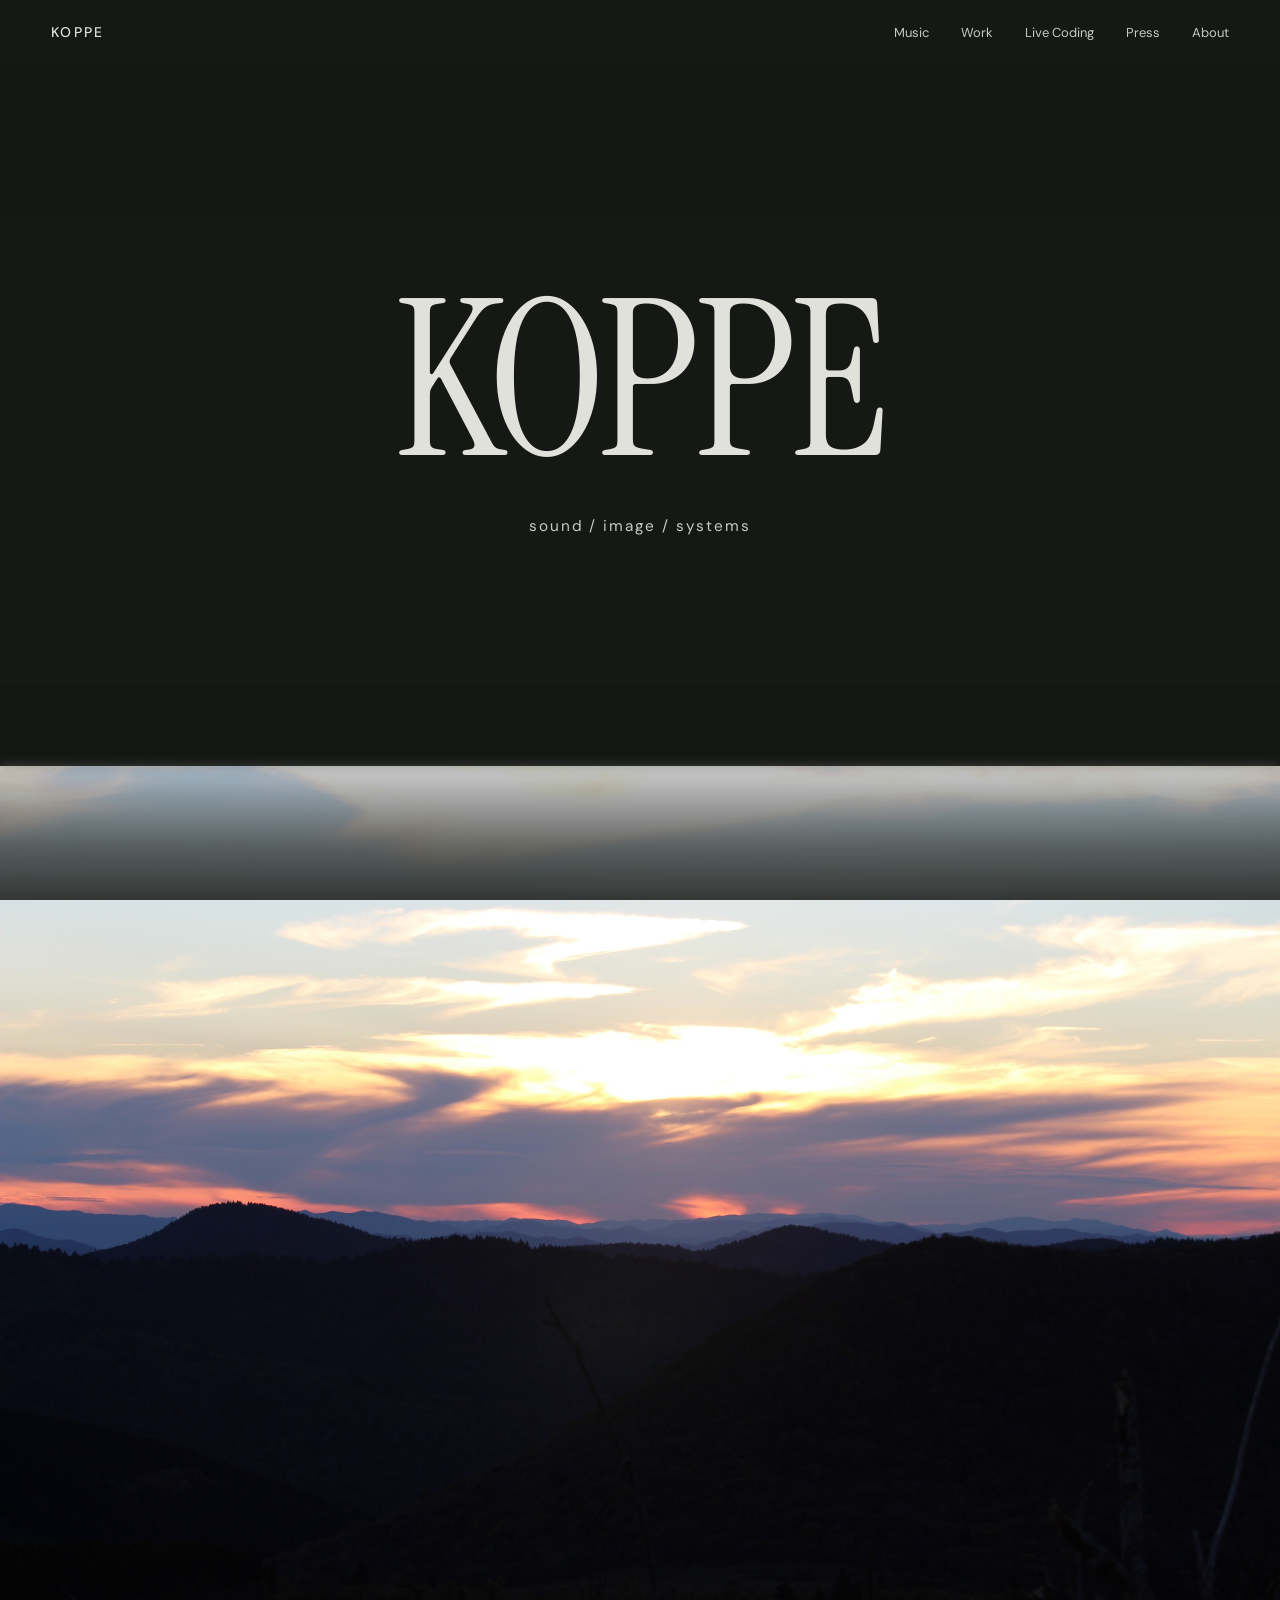
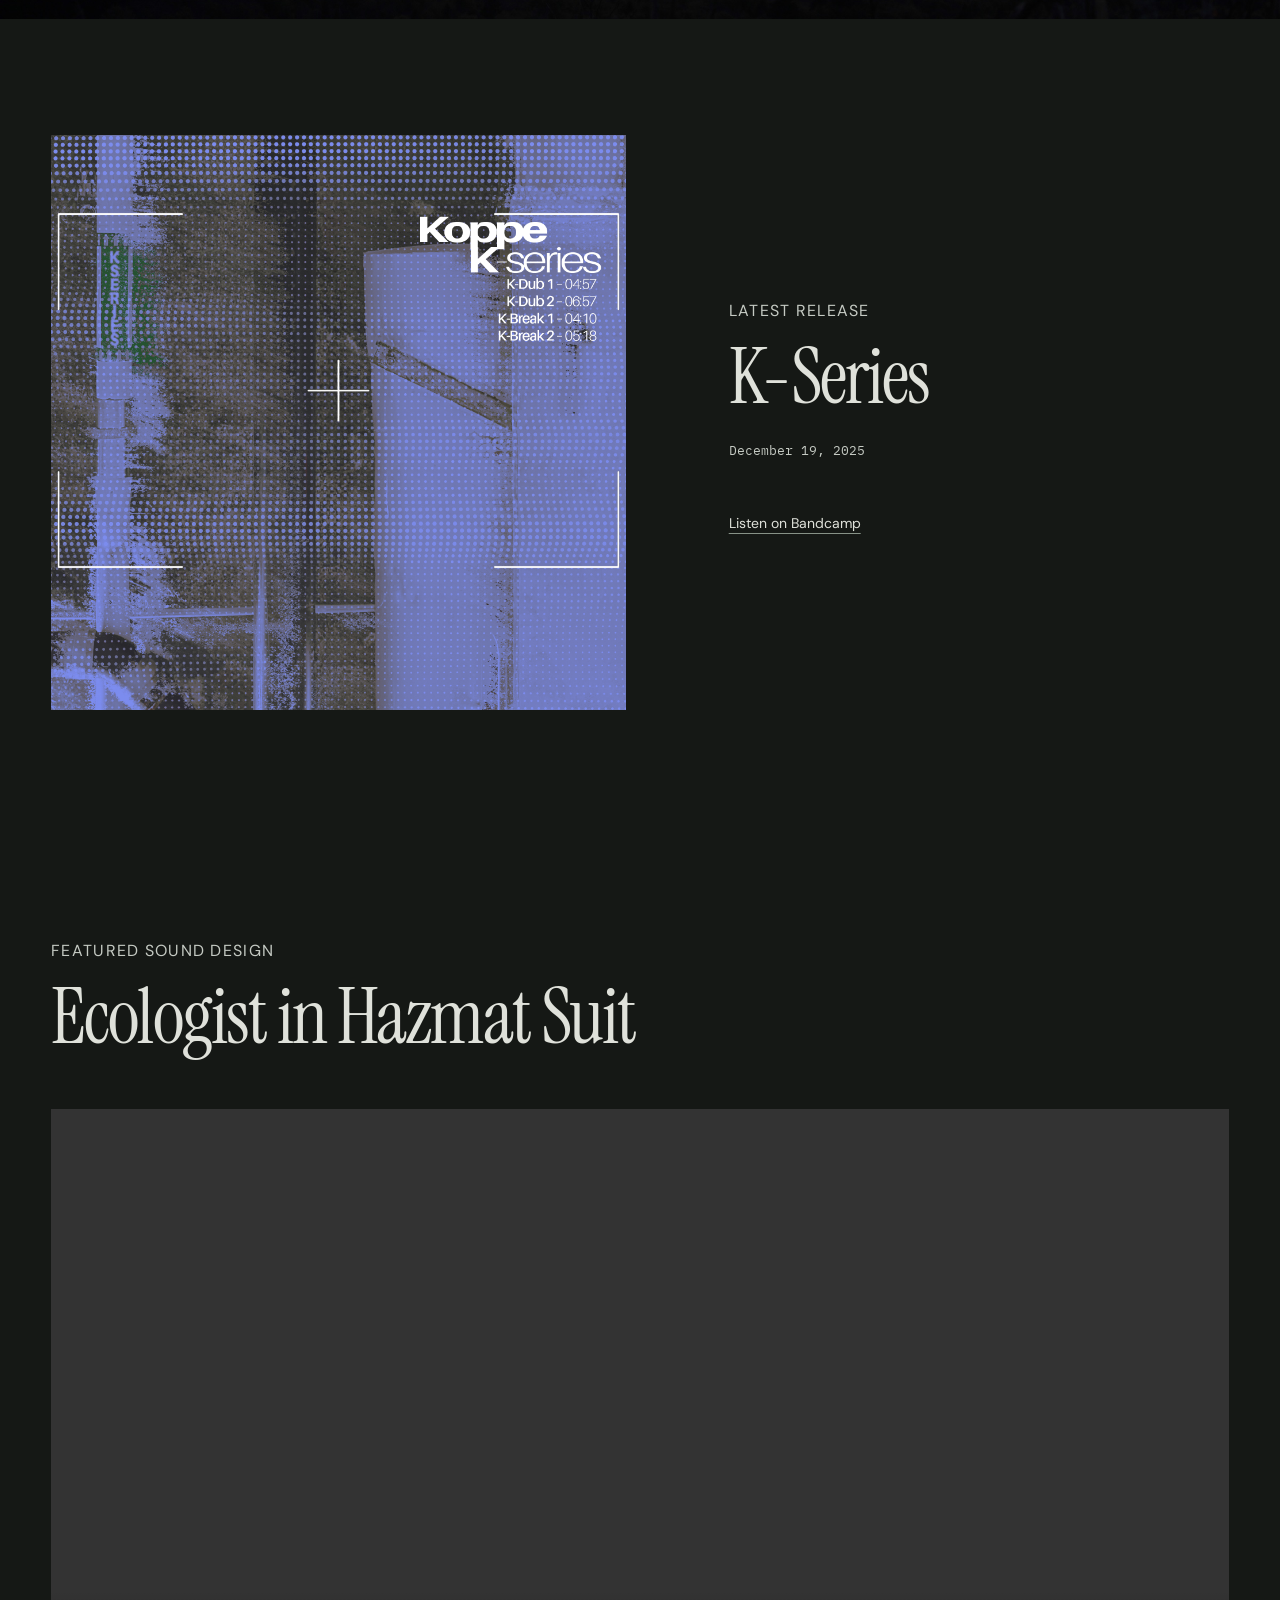
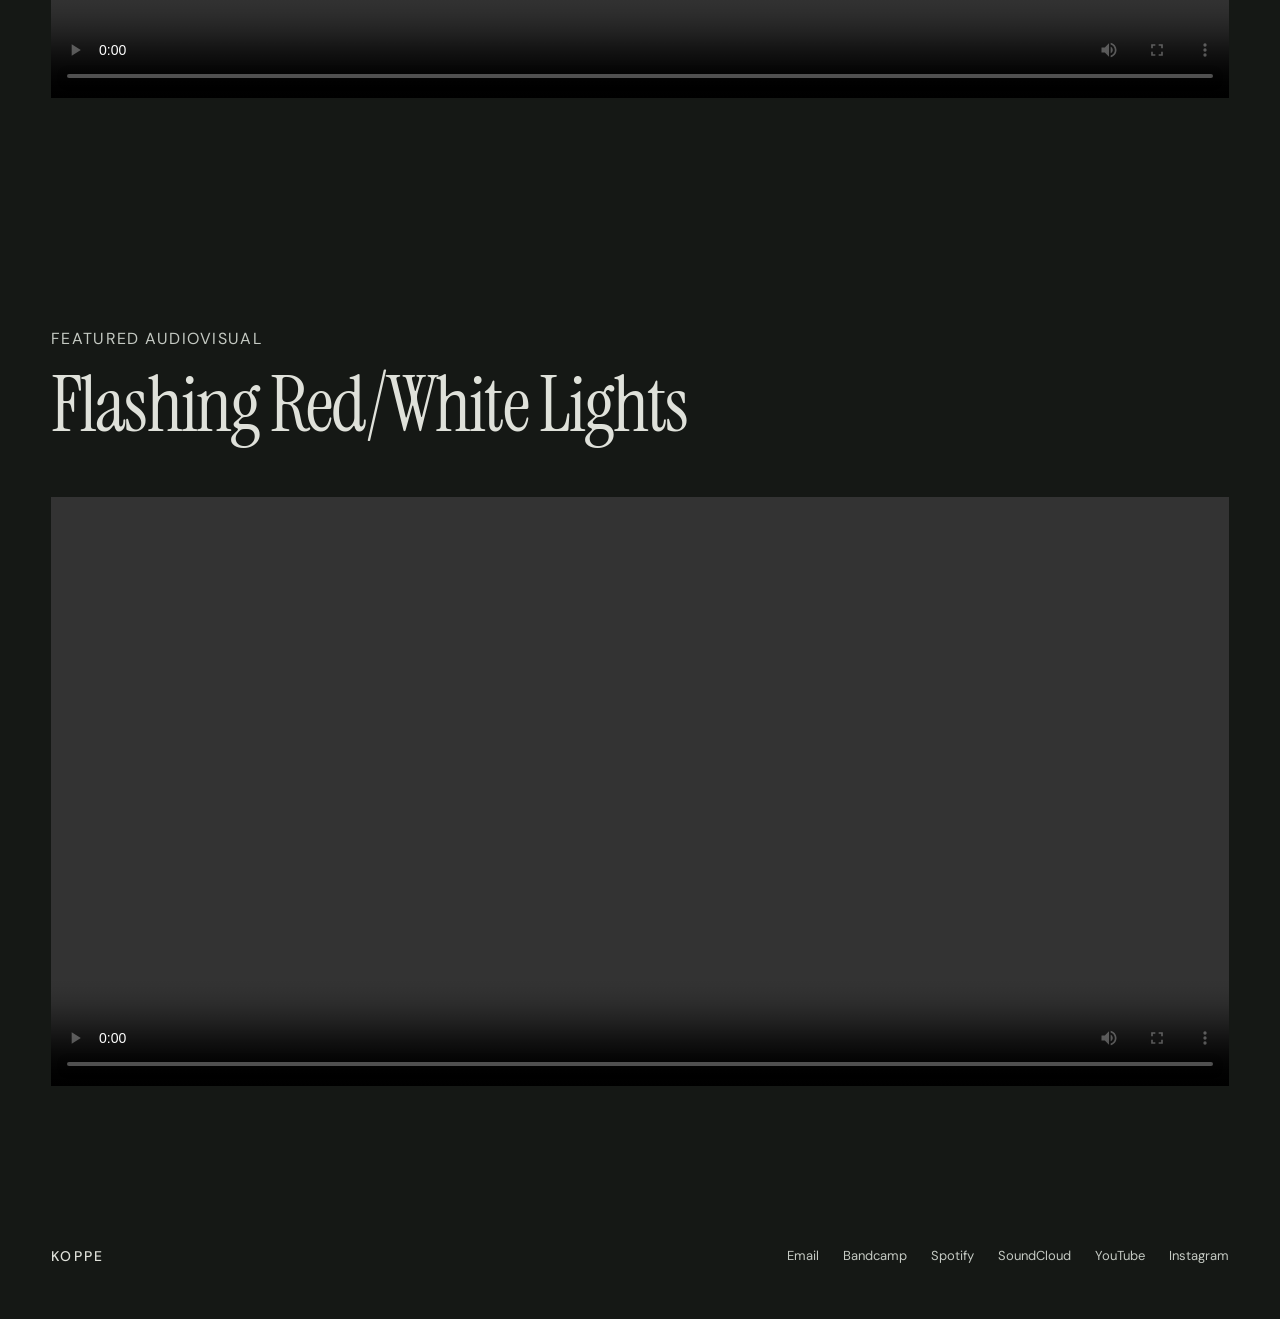
==== commit fe2fbcdf: "Update Koppe website" ====
--- a/index.html
+++ b/index.html
@@ -1,2 +1,2 @@
-<!DOCTYPE html><html lang="en"><head><meta charset="utf-8"><meta name="viewport" content="width=device-width, initial-scale=1"><meta name="generator" content="Astro v7.3.8"><meta name="description" content="Koppe is an electronic musician and sound artist working across music, sound design, audiovisual experimentation, live coding, and audio programming."><title>Koppe — Sound / Image / Systems</title><link rel="preconnect" href="https://fonts.googleapis.com"><link rel="preconnect" href="https://fonts.gstatic.com" crossorigin><link href="https://fonts.googleapis.com/css2?family=DM+Sans:wght@400;500&amp;family=IBM+Plex+Mono:wght@400&amp;family=Instrument+Serif&amp;display=swap" rel="stylesheet"><link rel="stylesheet" href="/_astro/global.CVUH3s2-.css"><style>.featured-music[data-astro-cid-67lkt3ow]{max-width:88rem;padding:clamp(4rem, 9vw, 9rem) var(--page-gutter);grid-template-columns:minmax(0,1.15fr) minmax(0,1fr);align-items:center;gap:clamp(3rem,8vw,8rem);margin-inline:auto;display:grid}.release-artwork[data-astro-cid-67lkt3ow]{width:100%;height:auto;display:block}.release-artist[data-astro-cid-67lkt3ow]{color:var(--fog);letter-spacing:.08em;margin:0 0 1rem;font-size:1rem}h2[data-astro-cid-67lkt3ow]{font-family:var(--font-display);letter-spacing:-.025em;margin:0;font-size:clamp(3.5rem,6vw,6rem);font-weight:400;line-height:1.05}.release-date[data-astro-cid-67lkt3ow]{color:var(--fog);font-family:var(--font-mono);margin:1.5rem 0 0;font-size:.8125rem;line-height:1.6}.release-link[data-astro-cid-67lkt3ow]{text-decoration:underline;text-decoration-color:var(--lichen);text-underline-offset:.35em;margin-top:2.5rem;padding-block:.75rem;font-size:.875rem;display:inline-block}@media (width<=40rem){.featured-music[data-astro-cid-67lkt3ow]{grid-template-columns:minmax(0,1fr);gap:2.5rem}}.featured-sound-design[data-astro-cid-uw44jb72]{max-width:88rem;padding:clamp(4rem, 9vw, 9rem) var(--page-gutter);margin-inline:auto}.project-heading[data-astro-cid-uw44jb72]{margin-bottom:clamp(2rem,4vw,4rem)}.section-label[data-astro-cid-uw44jb72]{color:var(--fog);letter-spacing:.08em;margin:0 0 1rem;font-size:1rem}h2[data-astro-cid-uw44jb72]{font-family:var(--font-display);letter-spacing:-.025em;margin:0;font-size:clamp(2.75rem,6vw,6rem);font-weight:400;line-height:1.05}.project-category[data-astro-cid-uw44jb72]{color:var(--fog);font-family:var(--font-mono);margin:1.5rem 0 0;font-size:.8125rem;line-height:1.6}video[data-astro-cid-uw44jb72]{background:var(--pine-black);width:100%;height:auto;display:block}video[data-astro-cid-uw44jb72]:focus-visible{outline:2px solid var(--fog);outline-offset:5px}.featured-audiovisual[data-astro-cid-p2dfagcf]{max-width:88rem;padding:clamp(4rem, 9vw, 9rem) var(--page-gutter);margin-inline:auto}.project-heading[data-astro-cid-p2dfagcf]{margin-bottom:clamp(2rem,4vw,4rem)}.section-label[data-astro-cid-p2dfagcf]{color:var(--fog);letter-spacing:.08em;margin:0 0 1rem;font-size:1rem}h2[data-astro-cid-p2dfagcf]{font-family:var(--font-display);letter-spacing:-.025em;margin:0;font-size:clamp(2.75rem,6vw,6rem);font-weight:400;line-height:1.05}video[data-astro-cid-p2dfagcf]{background:var(--pine-black);width:100%;height:auto;display:block}video[data-astro-cid-p2dfagcf]:focus-visible{outline:2px solid var(--fog);outline-offset:5px}
-</style></head><body><a class="skip-link" href="#main">Skip to content</a><header class="site-header" data-astro-cid-nen7h5rs><a class="wordmark" href="/" aria-label="Koppe home" data-astro-cid-nen7h5rs>KOPPE</a><nav class="desktop-nav" aria-label="Main navigation" data-astro-cid-nen7h5rs><ul data-astro-cid-nen7h5rs><li data-astro-cid-nen7h5rs><a href="/music/" data-astro-cid-nen7h5rs>Music</a></li><li class="work-item" data-astro-cid-nen7h5rs><a href="/work" data-astro-cid-nen7h5rs>Work</a><ul class="work-submenu" data-astro-cid-nen7h5rs><li data-astro-cid-nen7h5rs><a href="/work#sound-design" data-astro-cid-nen7h5rs>Sound Design</a></li><li data-astro-cid-nen7h5rs><a href="/work#audiovisual" data-astro-cid-nen7h5rs>Audiovisual</a></li></ul></li><li data-astro-cid-nen7h5rs><a href="/press/" data-astro-cid-nen7h5rs>Press</a></li><li data-astro-cid-nen7h5rs><a href="/about/" data-astro-cid-nen7h5rs>About</a></li></ul></nav><details class="mobile-menu" data-astro-cid-nen7h5rs><summary data-astro-cid-nen7h5rs>Menu <span aria-hidden="true" data-astro-cid-nen7h5rs>+</span></summary><nav aria-label="Main navigation" data-astro-cid-nen7h5rs><ul data-astro-cid-nen7h5rs><li data-astro-cid-nen7h5rs><a href="/music/" data-astro-cid-nen7h5rs>Music</a></li><li data-astro-cid-nen7h5rs><a href="/work" data-astro-cid-nen7h5rs>Work</a><ul class="mobile-work-links" data-astro-cid-nen7h5rs><li data-astro-cid-nen7h5rs><a href="/work#sound-design" data-astro-cid-nen7h5rs>Sound Design</a></li><li data-astro-cid-nen7h5rs><a href="/work#audiovisual" data-astro-cid-nen7h5rs>Audiovisual</a></li></ul></li><li data-astro-cid-nen7h5rs><a href="/press/" data-astro-cid-nen7h5rs>Press</a></li><li data-astro-cid-nen7h5rs><a href="/about/" data-astro-cid-nen7h5rs>About</a></li></ul></nav></details></header><script type="module">var e=document.querySelector(`.mobile-menu`);e?.addEventListener(`keydown`,t=>{t.key===`Escape`&&(e.open=!1,e.querySelector(`summary`)?.focus())});var t=document.querySelector(`.work-item`);t?.addEventListener(`keydown`,e=>{e.key===`Escape`&&(t.querySelector(`a`)?.focus(),t.classList.add(`submenu-dismissed`))}),t?.addEventListener(`mouseenter`,()=>t.classList.remove(`submenu-dismissed`)),t?.addEventListener(`focusin`,()=>t.classList.remove(`submenu-dismissed`));</script><main id="main" tabindex="-1"><section class="hero" aria-labelledby="hero-title"><div><h1 id="hero-title">KOPPE</h1><p>sound / image / systems</p></div></section><figure class="landscape" data-reveal><img src="/images/homepage-mountains.jpg" srcset="/images/homepage-mountains-960.jpg 960w, /images/homepage-mountains.jpg 2400w" sizes="100vw" width="2400" height="1600" alt="Dark mountain silhouettes and layered ridges beneath a pastel sunset sky." loading="lazy" decoding="async"></figure><section data-reveal class="featured-music" aria-labelledby="release-title" data-astro-cid-67lkt3ow><img class="release-artwork" src="/images/releases/k-series.jpg" width="2000" height="2000" alt="K-Series cover artwork" loading="lazy" decoding="async" data-astro-cid-67lkt3ow><div class="release-info" data-astro-cid-67lkt3ow><p class="release-artist" data-astro-cid-67lkt3ow>LATEST RELEASE</p><h2 id="release-title" data-astro-cid-67lkt3ow>K-Series</h2><p class="release-date" data-astro-cid-67lkt3ow><time datetime="2025-12-19" data-astro-cid-67lkt3ow>December 19, 2025</time></p><a class="release-link" href="https://spectral-mutation.bandcamp.com/album/k-series" data-astro-cid-67lkt3ow>Listen on Bandcamp</a></div></section><section data-reveal class="featured-sound-design" aria-labelledby="sound-design-title" data-astro-cid-uw44jb72><div class="project-heading" data-astro-cid-uw44jb72><p class="section-label" data-astro-cid-uw44jb72>FEATURED SOUND DESIGN</p><h2 id="sound-design-title" data-astro-cid-uw44jb72>Ecologist in Hazmat Suit</h2></div><video controls playsinline preload="metadata" aria-label="Ecologist in Hazmat Suit — Sound Design" data-astro-cid-uw44jb72><source src="/videos/soldier-in-haze.mp4" type="video/mp4" data-astro-cid-uw44jb72><a href="/videos/soldier-in-haze.mp4" data-astro-cid-uw44jb72>Watch Ecologist in Hazmat Suit</a></video></section><section data-reveal class="featured-audiovisual" aria-labelledby="audiovisual-title" data-astro-cid-p2dfagcf><div class="project-heading" data-astro-cid-p2dfagcf><p class="section-label" data-astro-cid-p2dfagcf>FEATURED AUDIOVISUAL</p><h2 id="audiovisual-title" data-astro-cid-p2dfagcf>Flashing Red/White Lights</h2></div><video controls playsinline preload="metadata" aria-label="Flashing Red/White Lights" data-astro-cid-p2dfagcf><source src="/videos/flashing-red-white-lights.mp4" type="video/mp4" data-astro-cid-p2dfagcf><a href="/videos/flashing-red-white-lights.mp4" data-astro-cid-p2dfagcf>Watch Flashing Red/White Lights</a></video></section></main><footer class="site-footer" data-astro-cid-jo6i4kqk><a class="footer-wordmark" href="/" aria-label="Koppe home" data-astro-cid-jo6i4kqk>KOPPE</a><nav aria-label="Contact and artist profiles" data-astro-cid-jo6i4kqk><ul data-astro-cid-jo6i4kqk><li data-astro-cid-jo6i4kqk><a href="mailto:koppelannd@gmail.com" data-astro-cid-jo6i4kqk>Email</a></li><li data-astro-cid-jo6i4kqk><a href="https://koppe-electronics.bandcamp.com" target="_blank" rel="noopener noreferrer" data-astro-cid-jo6i4kqk>Bandcamp<span class="visually-hidden" data-astro-cid-jo6i4kqk> (opens in a new tab)</span></a></li><li data-astro-cid-jo6i4kqk><a href="https://open.spotify.com/artist/2EowWQXM9nYbIZPmDAREkE" target="_blank" rel="noopener noreferrer" data-astro-cid-jo6i4kqk>Spotify<span class="visually-hidden" data-astro-cid-jo6i4kqk> (opens in a new tab)</span></a></li><li data-astro-cid-jo6i4kqk><a href="https://soundcloud.com/koppe_electronics" target="_blank" rel="noopener noreferrer" data-astro-cid-jo6i4kqk>SoundCloud<span class="visually-hidden" data-astro-cid-jo6i4kqk> (opens in a new tab)</span></a></li><li data-astro-cid-jo6i4kqk><a href="https://www.youtube.com/@Koppe_Electronics" target="_blank" rel="noopener noreferrer" data-astro-cid-jo6i4kqk>YouTube<span class="visually-hidden" data-astro-cid-jo6i4kqk> (opens in a new tab)</span></a></li><li data-astro-cid-jo6i4kqk><a href="https://www.instagram.com/koppe_electronics/" target="_blank" rel="noopener noreferrer" data-astro-cid-jo6i4kqk>Instagram<span class="visually-hidden" data-astro-cid-jo6i4kqk> (opens in a new tab)</span></a></li></ul></nav></footer><script type="module">var e=document.querySelectorAll(`[data-reveal]`),t=window.matchMedia(`(prefers-reduced-motion: reduce)`);if(!t.matches&&`IntersectionObserver`in window){let n=e=>{e.classList.remove(`reveal-pending`),r.unobserve(e)},r=new IntersectionObserver(e=>{for(let t of e)t.isIntersecting&&n(t.target)},{threshold:0,rootMargin:`0px 0px -24px 0px`});for(let t of e)t.classList.add(`reveal-pending`),r.observe(t),t.addEventListener(`focusin`,()=>{t.classList.add(`reveal-immediate`),n(t)},{once:!0});t.addEventListener(`change`,t=>{t.matches&&(r.disconnect(),e.forEach(e=>e.classList.remove(`reveal-pending`)))})}</script></body></html>+<!DOCTYPE html><html lang="en"><head><meta charset="utf-8"><meta name="viewport" content="width=device-width, initial-scale=1"><meta name="generator" content="Astro v7.3.8"><meta name="description" content="Koppe is an electronic musician and sound artist working across music, sound design, audiovisual experimentation, live coding, and audio programming."><title>Koppe — Sound / Image / Systems</title><link rel="preconnect" href="https://fonts.googleapis.com"><link rel="preconnect" href="https://fonts.gstatic.com" crossorigin><link href="https://fonts.googleapis.com/css2?family=DM+Sans:wght@400;500&amp;family=IBM+Plex+Mono:wght@400&amp;family=Instrument+Serif&amp;display=swap" rel="stylesheet"><link rel="stylesheet" href="/_astro/global.BTA8zCz9.css"><style>.featured-music[data-astro-cid-67lkt3ow]{max-width:88rem;padding:clamp(4rem, 9vw, 9rem) var(--page-gutter);grid-template-columns:minmax(0,1.15fr) minmax(0,1fr);align-items:center;gap:clamp(3rem,8vw,8rem);margin-inline:auto;display:grid}.release-artwork[data-astro-cid-67lkt3ow]{width:100%;height:auto;display:block}.release-artist[data-astro-cid-67lkt3ow]{color:var(--fog);letter-spacing:.08em;margin:0 0 1rem;font-size:1rem}h2[data-astro-cid-67lkt3ow]{font-family:var(--font-display);letter-spacing:-.025em;margin:0;font-size:clamp(3.5rem,6vw,6rem);font-weight:400;line-height:1.05}.release-date[data-astro-cid-67lkt3ow]{color:var(--fog);font-family:var(--font-mono);margin:1.5rem 0 0;font-size:.8125rem;line-height:1.6}.release-link[data-astro-cid-67lkt3ow]{text-decoration:underline;text-decoration-color:var(--lichen);text-underline-offset:.35em;margin-top:2.5rem;padding-block:.75rem;font-size:.875rem;display:inline-block}@media (width<=40rem){.featured-music[data-astro-cid-67lkt3ow]{grid-template-columns:minmax(0,1fr);gap:2.5rem}}.featured-sound-design[data-astro-cid-uw44jb72]{max-width:88rem;padding:clamp(4rem, 9vw, 9rem) var(--page-gutter);margin-inline:auto}.project-heading[data-astro-cid-uw44jb72]{margin-bottom:clamp(2rem,4vw,4rem)}.section-label[data-astro-cid-uw44jb72]{color:var(--fog);letter-spacing:.08em;margin:0 0 1rem;font-size:1rem}h2[data-astro-cid-uw44jb72]{font-family:var(--font-display);letter-spacing:-.025em;margin:0;font-size:clamp(2.75rem,6vw,6rem);font-weight:400;line-height:1.05}.project-category[data-astro-cid-uw44jb72]{color:var(--fog);font-family:var(--font-mono);margin:1.5rem 0 0;font-size:.8125rem;line-height:1.6}video[data-astro-cid-uw44jb72]{background:var(--pine-black);width:100%;height:auto;display:block}video[data-astro-cid-uw44jb72]:focus-visible{outline:2px solid var(--fog);outline-offset:5px}.featured-audiovisual[data-astro-cid-p2dfagcf]{max-width:88rem;padding:clamp(4rem, 9vw, 9rem) var(--page-gutter);margin-inline:auto}.project-heading[data-astro-cid-p2dfagcf]{margin-bottom:clamp(2rem,4vw,4rem)}.section-label[data-astro-cid-p2dfagcf]{color:var(--fog);letter-spacing:.08em;margin:0 0 1rem;font-size:1rem}h2[data-astro-cid-p2dfagcf]{font-family:var(--font-display);letter-spacing:-.025em;margin:0;font-size:clamp(2.75rem,6vw,6rem);font-weight:400;line-height:1.05}video[data-astro-cid-p2dfagcf]{background:var(--pine-black);width:100%;height:auto;display:block}video[data-astro-cid-p2dfagcf]:focus-visible{outline:2px solid var(--fog);outline-offset:5px}
+</style></head><body><a class="skip-link" href="#main">Skip to content</a><header class="site-header" data-astro-cid-nen7h5rs><a class="wordmark" href="/" aria-label="Koppe home" data-astro-cid-nen7h5rs>KOPPE</a><nav class="desktop-nav" aria-label="Main navigation" data-astro-cid-nen7h5rs><ul data-astro-cid-nen7h5rs><li data-astro-cid-nen7h5rs><a href="/music/" data-astro-cid-nen7h5rs>Music</a></li><li class="work-item" data-astro-cid-nen7h5rs><a href="/work" data-astro-cid-nen7h5rs>Work</a><ul class="work-submenu" data-astro-cid-nen7h5rs><li data-astro-cid-nen7h5rs><a href="/work#sound-design" data-astro-cid-nen7h5rs>Sound Design</a></li><li data-astro-cid-nen7h5rs><a href="/work#audiovisual" data-astro-cid-nen7h5rs>Audiovisual</a></li></ul></li><li data-astro-cid-nen7h5rs><a href="/experiments/sonic-study-001/" data-astro-cid-nen7h5rs>Live Coding</a></li><li data-astro-cid-nen7h5rs><a href="/press/" data-astro-cid-nen7h5rs>Press</a></li><li data-astro-cid-nen7h5rs><a href="/about/" data-astro-cid-nen7h5rs>About</a></li></ul></nav><details class="mobile-menu" data-astro-cid-nen7h5rs><summary data-astro-cid-nen7h5rs>Menu <span aria-hidden="true" data-astro-cid-nen7h5rs>+</span></summary><nav aria-label="Main navigation" data-astro-cid-nen7h5rs><ul data-astro-cid-nen7h5rs><li data-astro-cid-nen7h5rs><a href="/music/" data-astro-cid-nen7h5rs>Music</a></li><li data-astro-cid-nen7h5rs><a href="/work" data-astro-cid-nen7h5rs>Work</a><ul class="mobile-work-links" data-astro-cid-nen7h5rs><li data-astro-cid-nen7h5rs><a href="/work#sound-design" data-astro-cid-nen7h5rs>Sound Design</a></li><li data-astro-cid-nen7h5rs><a href="/work#audiovisual" data-astro-cid-nen7h5rs>Audiovisual</a></li></ul></li><li data-astro-cid-nen7h5rs><a href="/experiments/sonic-study-001/" data-astro-cid-nen7h5rs>Live Coding</a></li><li data-astro-cid-nen7h5rs><a href="/press/" data-astro-cid-nen7h5rs>Press</a></li><li data-astro-cid-nen7h5rs><a href="/about/" data-astro-cid-nen7h5rs>About</a></li></ul></nav></details></header><script type="module">var e=document.querySelector(`.mobile-menu`);e?.addEventListener(`keydown`,t=>{t.key===`Escape`&&(e.open=!1,e.querySelector(`summary`)?.focus())});var t=document.querySelector(`.work-item`);t?.addEventListener(`keydown`,e=>{e.key===`Escape`&&(t.querySelector(`a`)?.focus(),t.classList.add(`submenu-dismissed`))}),t?.addEventListener(`mouseenter`,()=>t.classList.remove(`submenu-dismissed`)),t?.addEventListener(`focusin`,()=>t.classList.remove(`submenu-dismissed`));</script><main id="main" tabindex="-1"><section class="hero" aria-labelledby="hero-title"><div><h1 id="hero-title">KOPPE</h1><p>sound / image / systems</p></div></section><figure class="landscape" data-reveal><img src="/images/homepage-mountains.jpg" srcset="/images/homepage-mountains-960.jpg 960w, /images/homepage-mountains.jpg 2400w" sizes="100vw" width="2400" height="1600" alt="Dark mountain silhouettes and layered ridges beneath a pastel sunset sky." loading="lazy" decoding="async"></figure><section data-reveal class="featured-music" aria-labelledby="release-title" data-astro-cid-67lkt3ow><img class="release-artwork" src="/images/releases/k-series.jpg" width="2000" height="2000" alt="K-Series cover artwork" loading="lazy" decoding="async" data-astro-cid-67lkt3ow><div class="release-info" data-astro-cid-67lkt3ow><p class="release-artist" data-astro-cid-67lkt3ow>LATEST RELEASE</p><h2 id="release-title" data-astro-cid-67lkt3ow>K-Series</h2><p class="release-date" data-astro-cid-67lkt3ow><time datetime="2025-12-19" data-astro-cid-67lkt3ow>December 19, 2025</time></p><a class="release-link" href="https://spectral-mutation.bandcamp.com/album/k-series" data-astro-cid-67lkt3ow>Listen on Bandcamp</a></div></section><section data-reveal class="featured-sound-design" aria-labelledby="sound-design-title" data-astro-cid-uw44jb72><div class="project-heading" data-astro-cid-uw44jb72><p class="section-label" data-astro-cid-uw44jb72>FEATURED SOUND DESIGN</p><h2 id="sound-design-title" data-astro-cid-uw44jb72>Ecologist in Hazmat Suit</h2></div><video controls playsinline preload="metadata" aria-label="Ecologist in Hazmat Suit — Sound Design" data-astro-cid-uw44jb72><source src="/videos/soldier-in-haze.mp4" type="video/mp4" data-astro-cid-uw44jb72><a href="/videos/soldier-in-haze.mp4" data-astro-cid-uw44jb72>Watch Ecologist in Hazmat Suit</a></video></section><section data-reveal class="featured-audiovisual" aria-labelledby="audiovisual-title" data-astro-cid-p2dfagcf><div class="project-heading" data-astro-cid-p2dfagcf><p class="section-label" data-astro-cid-p2dfagcf>FEATURED AUDIOVISUAL</p><h2 id="audiovisual-title" data-astro-cid-p2dfagcf>Flashing Red/White Lights</h2></div><video controls playsinline preload="metadata" aria-label="Flashing Red/White Lights" data-astro-cid-p2dfagcf><source src="/videos/flashing-red-white-lights.mp4" type="video/mp4" data-astro-cid-p2dfagcf><a href="/videos/flashing-red-white-lights.mp4" data-astro-cid-p2dfagcf>Watch Flashing Red/White Lights</a></video></section></main><footer class="site-footer" data-astro-cid-jo6i4kqk><a class="footer-wordmark" href="/" aria-label="Koppe home" data-astro-cid-jo6i4kqk>KOPPE</a><nav aria-label="Contact and artist profiles" data-astro-cid-jo6i4kqk><ul data-astro-cid-jo6i4kqk><li data-astro-cid-jo6i4kqk><a href="mailto:koppelannd@gmail.com" data-astro-cid-jo6i4kqk>Email</a></li><li data-astro-cid-jo6i4kqk><a href="https://koppe-electronics.bandcamp.com" target="_blank" rel="noopener noreferrer" data-astro-cid-jo6i4kqk>Bandcamp<span class="visually-hidden" data-astro-cid-jo6i4kqk> (opens in a new tab)</span></a></li><li data-astro-cid-jo6i4kqk><a href="https://open.spotify.com/artist/2EowWQXM9nYbIZPmDAREkE" target="_blank" rel="noopener noreferrer" data-astro-cid-jo6i4kqk>Spotify<span class="visually-hidden" data-astro-cid-jo6i4kqk> (opens in a new tab)</span></a></li><li data-astro-cid-jo6i4kqk><a href="https://soundcloud.com/koppe_electronics" target="_blank" rel="noopener noreferrer" data-astro-cid-jo6i4kqk>SoundCloud<span class="visually-hidden" data-astro-cid-jo6i4kqk> (opens in a new tab)</span></a></li><li data-astro-cid-jo6i4kqk><a href="https://www.youtube.com/@Koppe_Electronics" target="_blank" rel="noopener noreferrer" data-astro-cid-jo6i4kqk>YouTube<span class="visually-hidden" data-astro-cid-jo6i4kqk> (opens in a new tab)</span></a></li><li data-astro-cid-jo6i4kqk><a href="https://www.instagram.com/koppe_electronics/" target="_blank" rel="noopener noreferrer" data-astro-cid-jo6i4kqk>Instagram<span class="visually-hidden" data-astro-cid-jo6i4kqk> (opens in a new tab)</span></a></li></ul></nav></footer><script type="module">var e=document.querySelectorAll(`[data-reveal]`),t=window.matchMedia(`(prefers-reduced-motion: reduce)`);if(!t.matches&&`IntersectionObserver`in window){let n=e=>{e.classList.remove(`reveal-pending`),r.unobserve(e)},r=new IntersectionObserver(e=>{for(let t of e)t.isIntersecting&&n(t.target)},{threshold:0,rootMargin:`0px 0px -24px 0px`});for(let t of e)t.classList.add(`reveal-pending`),r.observe(t),t.addEventListener(`focusin`,()=>{t.classList.add(`reveal-immediate`),n(t)},{once:!0});t.addEventListener(`change`,t=>{t.matches&&(r.disconnect(),e.forEach(e=>e.classList.remove(`reveal-pending`)))})}</script></body></html>
--- a/_astro/global.BTA8zCz9.css
+++ b/_astro/global.BTA8zCz9.css
@@ -0,0 +1 @@
+a[data-astro-cid-nen7h5rs][aria-current=page]{color:var(--bone);text-underline-offset:.35em;text-decoration:underline}.work-item[data-astro-cid-nen7h5rs]{position:relative}.desktop-nav[data-astro-cid-nen7h5rs] .work-submenu[data-astro-cid-nen7h5rs]{background:var(--deep-peat);flex-direction:column;gap:0;min-width:10rem;padding:.5rem 1rem;display:none;position:absolute;top:100%;left:-1rem}.work-item[data-astro-cid-nen7h5rs]:hover .work-submenu[data-astro-cid-nen7h5rs],.work-item[data-astro-cid-nen7h5rs]:focus-within .work-submenu[data-astro-cid-nen7h5rs]{display:flex}.work-item[data-astro-cid-nen7h5rs].submenu-dismissed .work-submenu[data-astro-cid-nen7h5rs]{display:none}.mobile-menu[data-astro-cid-nen7h5rs] .mobile-work-links[data-astro-cid-nen7h5rs]{gap:0;padding-left:1rem}.site-footer[data-astro-cid-jo6i4kqk]{max-width:88rem;padding:2rem var(--page-gutter) 2.5rem;flex-wrap:wrap;justify-content:space-between;align-items:center;gap:1rem 3rem;margin-inline:auto;display:flex}.footer-wordmark[data-astro-cid-jo6i4kqk]{letter-spacing:.16em;padding-block:.875rem;font-size:.875rem;font-weight:500}nav[data-astro-cid-jo6i4kqk] ul[data-astro-cid-jo6i4kqk]{flex-wrap:wrap;gap:.25rem 1.5rem}nav[data-astro-cid-jo6i4kqk] a[data-astro-cid-jo6i4kqk]{min-height:44px}.visually-hidden[data-astro-cid-jo6i4kqk]{clip-path:inset(50%);white-space:nowrap;border:0;width:1px;height:1px;margin:-1px;padding:0;position:absolute;overflow:hidden}@media (width<=40rem){.site-footer[data-astro-cid-jo6i4kqk]{flex-direction:column;align-items:flex-start;gap:.5rem}}:root{color-scheme:dark;--deep-peat:#151815;--pine-black:#18211d;--cold-lake:#526562;--lichen:#879287;--fog:#c5cac3;--bone:#dfe1da;--muted-earth:#625f51;--font-display:"Instrument Serif", Georgia, serif;--font-body:"DM Sans", sans-serif;--font-mono:"IBM Plex Mono", monospace;--page-gutter:clamp(1.25rem, 4vw, 4rem);--header-height:4rem;font-family:var(--font-body);background:var(--deep-peat);color:var(--bone)}*{box-sizing:border-box}body{margin:0}.site-footer{z-index:6;position:relative}body:after{content:"";z-index:5;pointer-events:none;background:linear-gradient(#151815d9 0%,#151815a6 6%,#1518154d 13%,#15181514 19%,#0000 24% 76%,#15181514 81%,#1518154d 87%,#151815a6 94%,#151815d9 100%);position:fixed;inset:0}@supports (backdrop-filter:blur(6px)) and (mask-image:linear-gradient(black, transparent)){body:before{content:"";z-index:4;pointer-events:none;backdrop-filter:blur(6px);--edge-mask:linear-gradient(to bottom, black 0%, #000000bf 6%, #0000004d 13%, transparent 24%, transparent 76%, #0000004d 87%, #000000bf 94%, black 100%);-webkit-mask-image:var(--edge-mask);mask-image:var(--edge-mask);position:fixed;inset:0}}@media (width<=40rem){body:after{opacity:.8}body:before{backdrop-filter:blur(4px)}}@media print,(forced-colors:active){body:before,body:after{display:none}}a{color:inherit;text-decoration:none}a:visited{color:inherit}a:hover,a:focus-visible{color:var(--lichen)}a,.mobile-menu summary{transition:color .35s,text-underline-offset .35s}.artwork-bounds{overflow:hidden}@media (prefers-reduced-motion:no-preference){.artwork-bounds img{transition:transform .4s}.release-hover:has(:focus-visible) .artwork-bounds img{transform:scale(1.015)}}@media (hover:hover) and (prefers-reduced-motion:no-preference){.release-hover:hover .artwork-bounds img{transform:scale(1.015)}}a:focus-visible,summary:focus-visible{outline:2px solid var(--fog);outline-offset:5px}::selection{background:var(--cold-lake);color:var(--bone)}.skip-link{top:.75rem;left:var(--page-gutter);z-index:20;background:var(--pine-black);padding:.75rem 1rem;position:fixed;transform:translateY(-200%)}.skip-link:focus{transform:translateY(0)}main{scroll-margin-top:var(--header-height)}.site-header{z-index:10;min-height:var(--header-height);padding-inline:var(--page-gutter);background:var(--deep-peat);justify-content:space-between;align-items:center;display:flex;position:sticky;top:0}.wordmark{letter-spacing:.16em;padding-block:.75rem;font-size:.875rem;font-weight:500}nav ul{gap:2rem;margin:0;padding:0;list-style:none;display:flex}nav a{color:var(--fog);padding-block:.875rem;font-size:.8125rem;display:block}.mobile-menu{display:none}.hero{min-height:clamp(32rem,78svh,60rem);padding:6rem var(--page-gutter) 7rem;text-align:center;place-items:center;display:grid}.hero h1{font-family:var(--font-display);letter-spacing:-.025em;margin:0;font-size:clamp(5rem,17vw,17rem);font-weight:400;line-height:.95}.hero p{color:var(--fog);letter-spacing:.12em;margin:2rem 0 0;font-size:clamp(.875rem,1.2vw,1rem)}.landscape{margin:0}.landscape img{width:100%;height:auto;display:block}@media (width<=40rem){:root{--header-height:3.5rem}.desktop-nav{display:none}.mobile-menu{display:block}.mobile-menu summary{cursor:pointer;min-height:44px;color:var(--fog);align-items:center;gap:.75rem;font-size:.8125rem;list-style:none;display:flex}.mobile-menu summary::-webkit-details-marker{display:none}.mobile-menu summary span{font-size:1.125rem}.mobile-menu[open] summary span{transform:rotate(45deg)}.mobile-menu nav{padding:.75rem var(--page-gutter) 1.25rem;background:var(--deep-peat);border-bottom:1px solid #c5cac31a;position:absolute;inset:100% 0 auto}.mobile-menu ul{flex-direction:column;gap:.25rem}.mobile-menu a{min-height:44px}.hero{min-height:72svh;padding-block:6rem}.hero p{letter-spacing:.08em;margin-top:1.5rem}}@media (prefers-reduced-motion:no-preference){[data-reveal]{transition:opacity .7s,transform .7s}[data-reveal].reveal-pending{opacity:.65;transform:translateY(16px)}[data-reveal].reveal-immediate{transition:none}}@media (prefers-reduced-motion:reduce){a,.mobile-menu summary{transition:none}*,:before,:after{scroll-behavior:auto!important}}
